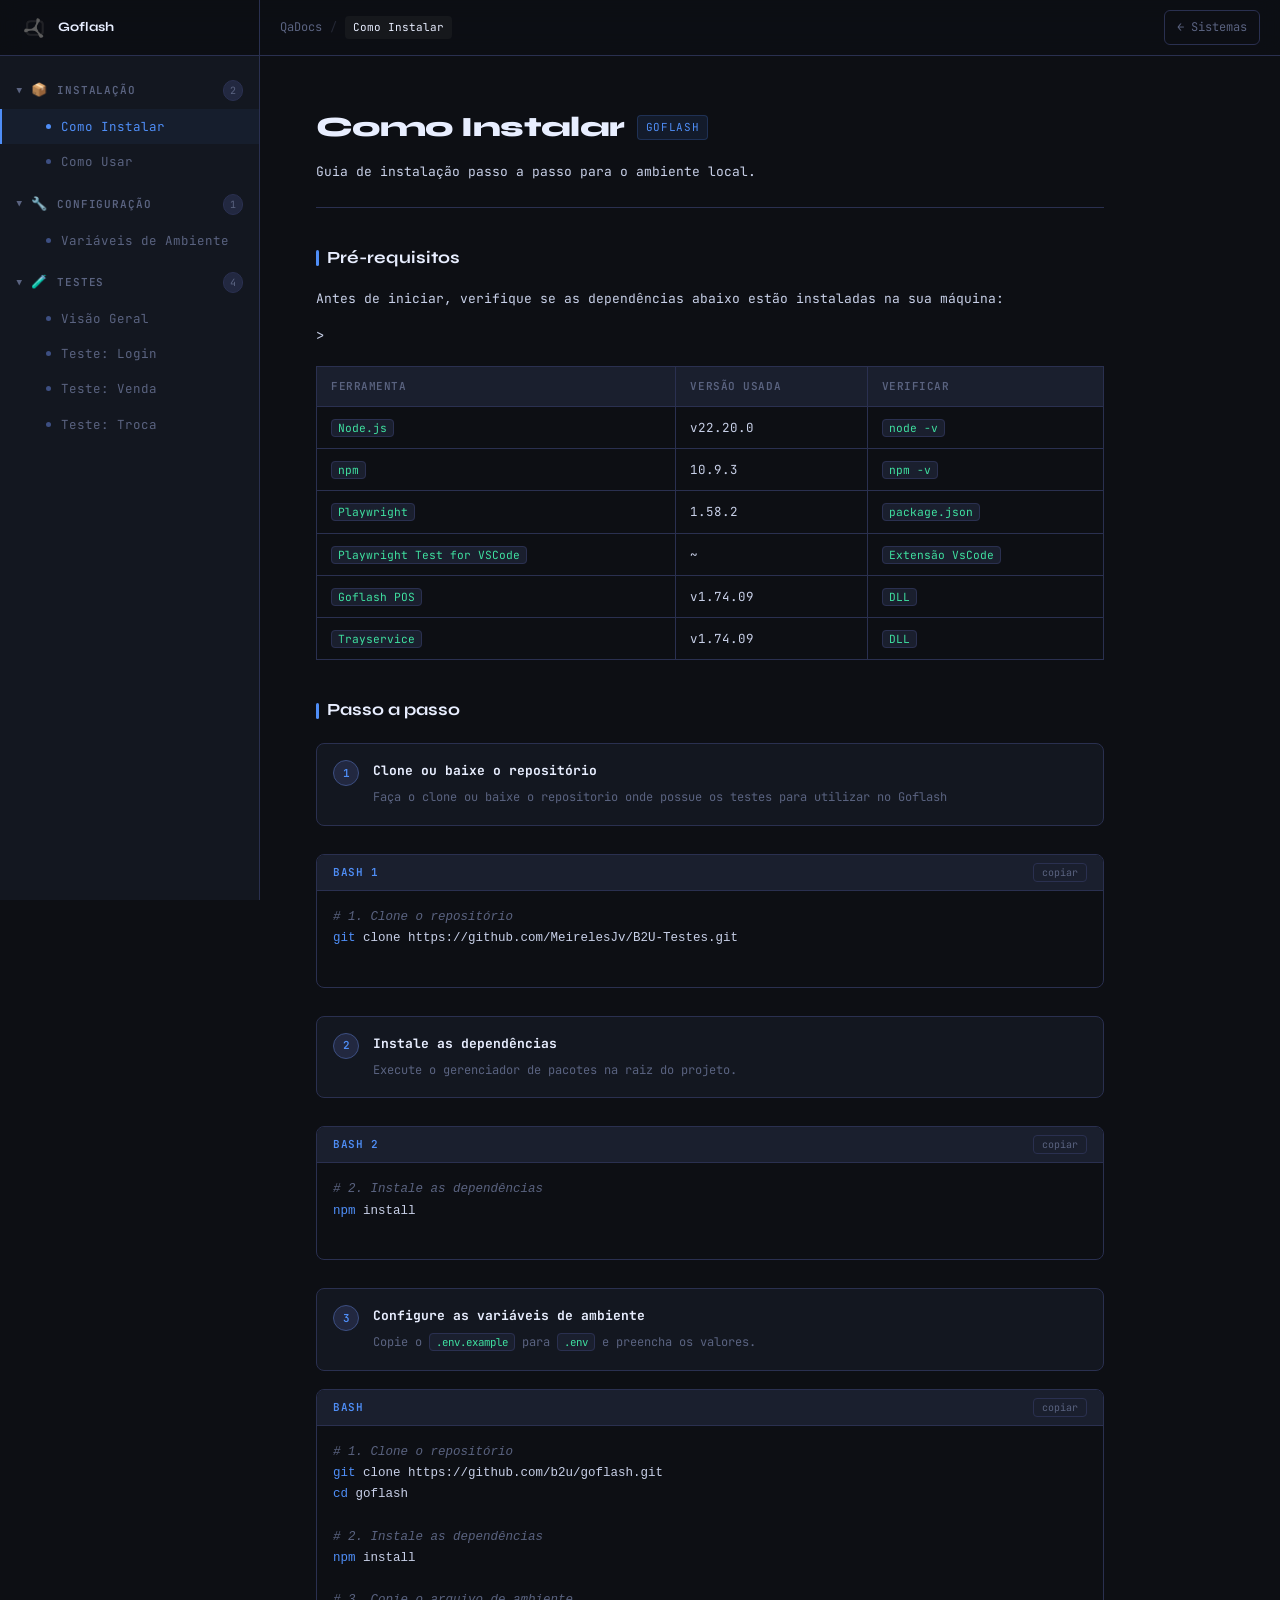
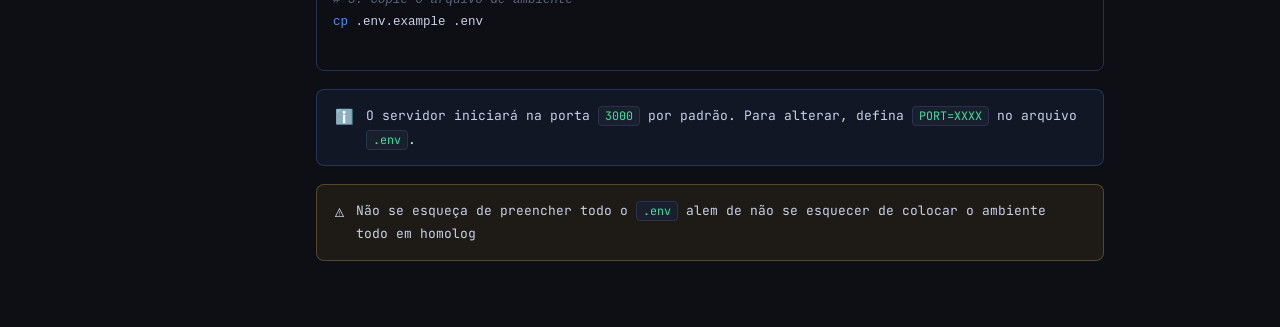
==== Sistemas/goflash.html @ 69172af9 "commit" ====
<!doctype html>
<html lang="pt-BR">
  <head>
    <meta charset="UTF-8" />
    <meta name="viewport" content="width=device-width, initial-scale=1.0" />
    <title>QaDocs — Goflash</title>
    <link rel="stylesheet" href="../style.css" />
    <link rel="preconnect" href="https://fonts.googleapis.com" />
    <link
      href="https://fonts.googleapis.com/css2?family=JetBrains+Mono:wght@300;400;500;600;700&family=Syne:wght@400;600;700;800&display=swap"
      rel="stylesheet"
    />
    <style>
      /* accent override: azul */
      :root {
        --sys-accent: #4f8ef7;
      }
      .sidebar-item.active {
        background: rgba(79, 142, 247, 0.06);
        border-left-color: #4f8ef7;
        color: #4f8ef7;
      }
      .sidebar-item.active .item-dot {
        background: #4f8ef7;
      }
      .page h1 .h1-tag {
        color: #4f8ef7;
        background: rgba(79, 142, 247, 0.1);
        border-color: rgba(79, 142, 247, 0.2);
      }
      .step-num {
        color: #4f8ef7;
      }
      .page h2::before {
        background: #4f8ef7;
      }
      .code-header .lang {
        color: #4f8ef7;
      }
    </style>
  </head>
  <body>
    <div id="manual">
      <!-- TOP BAR -->
      <div class="topbar">
        <a class="topbar-logo" href="../index.html">
          <div class="logo-icon">
            <img src="../Files/goflashicone.ico" alt="Goflash" />
          </div>
          <span class="logo-text">Goflash</span>
        </a>
        <div class="topbar-nav">
          <span>QaDocs</span>
          <span class="sep">/</span>
          <span class="crumb" id="topbar-crumb">Como Instalar</span>
        </div>
        <a class="topbar-back" href="../index.html">← Sistemas</a>
      </div>

      <div class="manual-body">
        <!-- SIDEBAR -->
        <aside class="sidebar">
          <div class="sidebar-section open" id="sec-install">
            <div
              class="sidebar-section-header"
              onclick="toggleSection('install')"
            >
              <span class="section-chevron">▶</span>
              <span class="section-icon">📦</span>
              <span class="section-label">Instalação</span>
              <span class="section-count">2</span>
            </div>
            <div class="sidebar-items">
              <div
                class="sidebar-item active"
                onclick="showPage('como-instalar', this)"
                data-label="Como Instalar"
              >
                <span class="item-dot"></span>Como Instalar
              </div>
              <div
                class="sidebar-item"
                onclick="showPage('como-usar', this)"
                data-label="Como Usar"
              >
                <span class="item-dot"></span>Como Usar
              </div>
            </div>
          </div>

          <div class="sidebar-section open" id="sec-config">
            <div
              class="sidebar-section-header"
              onclick="toggleSection('config')"
            >
              <span class="section-chevron">▶</span>
              <span class="section-icon">🔧</span>
              <span class="section-label">Configuração</span>
              <span class="section-count">1</span>
            </div>
            <div class="sidebar-items">
              <div
                class="sidebar-item"
                onclick="showPage('variaveis', this)"
                data-label="Variáveis de Ambiente"
              >
                <span class="item-dot"></span>Variáveis de Ambiente
              </div>
            </div>
          </div>

          <div class="sidebar-section open" id="sec-tests">
            <div
              class="sidebar-section-header"
              onclick="toggleSection('tests')"
            >
              <span class="section-chevron">▶</span>
              <span class="section-icon">🧪</span>
              <span class="section-label">Testes</span>
              <span class="section-count">4</span>
            </div>
            <div class="sidebar-items">
              <div
                class="sidebar-item"
                onclick="showPage('visao-geral-testes', this)"
                data-label="Visão Geral"
              >
                <span class="item-dot"></span>Visão Geral
              </div>
              <div
                class="sidebar-item"
                onclick="showPage('teste-login', this)"
                data-label="Teste: Login"
              >
                <span class="item-dot"></span>Teste: Login
              </div>
              <div
                class="sidebar-item"
                onclick="showPage('teste-venda', this)"
                data-label="Teste: Venda"
              >
                <span class="item-dot"></span>Teste: Venda
              </div>
              <div
                class="sidebar-item"
                onclick="showPage('teste-troca', this)"
                data-label="Teste: Troca"
              >
                <span class="item-dot"></span>Teste: Troca
              </div>
            </div>
          </div>
        </aside>

        <!-- CONTENT -->
        <main class="content">
          <!-- ── Como Instalar ── -->
          <div class="page active" id="page-como-instalar">
            <h1>Como Instalar <span class="h1-tag">GOFLASH</span></h1>
            <p class="page-subtitle">
              Guia de instalação passo a passo para o ambiente local.
            </p>

            <h2>Pré-requisitos</h2>
            <p>
              Antes de iniciar, verifique se as dependências abaixo estão
              instaladas na sua máquina:
            </p>
            <table class="data-table">
              <thead>
                <tr>
                  <th>Ferramenta</th>
                  <th>Versão usada</th>
                  <th>Verificar</th>
                </tr>
              </thead>
              <tbody>
                <tr>
                  <td>
                    <code
                      ><a href="https://nodejs.org/en" target="_blank"
                        >Node.js</a
                      ></code
                    >
                  </td>
                  <td>v22.20.0</td>
                  <td><code>node -v</code></td>
                </tr>
                <tr>
                  <td><code>npm</code></td>
                  <td>10.9.3</td>
                  <td><code>npm -v</code></td>
                </tr>
                <tr>
                  <td><code>Playwright</code></td>
                  <td>1.58.2</td>
                  <td><code>package.json</code></td>
                </tr>
                <tr>
                  <td><code>Playwright Test for VSCode</code></td>
                  <td>~</td>
                  <td><code>Extensão VsCode</code></td>
                </tr>
                <tr>
                  >
                  <td>
                    <code
                      ><a href="https://download.b2u.com.br/" target="_blank"
                        >Goflash POS</a
                      ></code
                    >
                  </td>
                  <td>v1.74.09</td>
                  <td><code>DLL</code></td>
                </tr>
                <tr>
                  <td>
                    <code
                      ><a href="https://download.b2u.com.br/" target="_blank"
                        >Trayservice</a
                      ></code
                    >
                  </td>
                  <td>v1.74.09</td>
                  <td><code>DLL</code></td>
                </tr>
              </tbody>
            </table>

            <h2>Passo a passo</h2>
            <div class="steps">
              <div class="step">
                <div class="step-num">1</div>
                <div class="step-content">
                  <h4>Clone ou baixe o repositório</h4>
                  <p>
                    Faça o clone ou baixe o repositorio onde possue os testes
                    para utilizar no Goflash
                  </p>
                </div>
              </div>
              <div class="code-block">
                <div class="code-header">
                  <span class="lang">BASH 1</span>
                  <button
                    class="copy-btn"
                    onclick="copyCode(this, 'clone-cmd-Passo1')"
                  >
                    copiar
                  </button>
                </div>
                <pre
                  id="clone-cmd-Passo1"
                ><span class="cmt"># 1. Clone o repositório</span>
<span class="fn">git</span> clone https://github.com/MeirelesJv/B2U-Testes.git
              </div>
              <div class="step">
                <div class="step-num">2</div>
                <div class="step-content">
                  <h4>Instale as dependências</h4>
                  <p>Execute o gerenciador de pacotes na raiz do projeto.</p>
                </div>
              </div>
              <div class="code-block">
              <div class="code-header">
                <span class="lang">BASH 2</span>
                <button class="copy-btn" onclick="copyCode(this, 'clone-cmd-passo2')">
                  copiar
                </button>
              </div>
              <pre
                id="clone-cmd-passo2"
              >
<span class="cmt"># 2. Instale as dependências</span>
<span class="fn">npm</span> install
            </div>
              <div class="step">
                <div class="step-num">3</div>
                <div class="step-content">
                  <h4>Configure as variáveis de ambiente</h4>
                  <p>
                    Copie o <code>.env.example</code> para <code>.env</code> e
                    preencha os valores.
                  </p>
                </div>
              </div>
            </div>

            <div class="code-block">
              <div class="code-header">
                <span class="lang">BASH</span>
                <button class="copy-btn" onclick="copyCode(this, 'clone-cmd')">
                  copiar
                </button>
              </div>
              <pre
                id="clone-cmd"
              ><span class="cmt"># 1. Clone o repositório</span>
<span class="fn">git</span> clone https://github.com/b2u/goflash.git
<span class="fn">cd</span> goflash

<span class="cmt"># 2. Instale as dependências</span>
<span class="fn">npm</span> install

<span class="cmt"># 3. Copie o arquivo de ambiente</span>
<span class="fn">cp</span> .env.example .env
            </div>

            <div class="callout info">
              <span class="callout-icon">ℹ️</span>
              <p>
                O servidor iniciará na porta <code>3000</code> por padrão. Para
                alterar, defina <code>PORT=XXXX</code> no arquivo
                <code>.env</code>.
              </p>
            </div>
            <div class="callout warning">
              <span class="callout-icon">⚠️</span>
              <p>
                Não se esqueça de preencher todo o <code>.env</code> alem de não se esquecer de colocar o ambiente todo em homolog
              </p>
            </div>
          </div>

          <!-- ── Como Usar ── -->
          <div class="page" id="page-como-usar">
            <h1>Como Usar <span class="h1-tag">GOFLASH</span></h1>
            <p class="page-subtitle">
              Fluxos básicos e avançados para testar o Goflash com o Playwright
            </p>

            <h2>Iniciando os testes</h2>
            <p>
              Após ja ter o ambiente do Goflash instalado e os arquivos do <code>Playwright</code>.<br>
              É possivel iniciar os testes de duas formas, com o <code>Painel UI</code> ou pela <code>Extensão</code> do VsCode
            </p>
            <p>Os testes estão separados por modulos do Goflash POS, então cada arquivo é de um modulo especifico e dentro dentro dele há mais de 1 teste</p>
            <p>Pela <code>Extensão</code> tem como testar teste por teste separadamente</p>
            <p>Já pelo comando <code>Painel UI</code> há apenas como testar o arquivo todo, sendo um modulo inteiro</p>
            <div class="code-block">
              <div class="code-header">
                <span class="lang">Painel UI</span>
                <button class="copy-btn" onclick="copyCode(this, 'use-cmd-bash1')">
                  copiar
                </button>
              </div>
              <pre
                id="use-cmd-bash1"
              ><span class="cmt"># Iniciar os testes com Painel UI</span>
<span class="fn">npx</span> playwright test --ui
            </div>

            <h2>Testes Unitarios</h2>
            <p>Para iniciarmos os testes separadamente, é necessario a extensão instalada no VSCode <code>Playwright Test for VSCode.</code></p>
            <p>Após a instalação, terá um novo modulo na navbar do VSCode. Nela temos os modulos e em cada um é possivel iniciar cada teste.</p>

            <h2>Testes Painel UI</h2>
            <p>Para iniciar os testes pelo <code>Painel UI</code>, basta rodar o comando no terminal  </p>
            <div class="code-block">
              <div class="code-header">
                <span class="lang">BASH</span>
                <button class="copy-btn" onclick="copyCode(this, 'use-cmd-bash2')">
                  copiar
                </button>
              </div>
              <pre
                id="use-cmd"
              ><span class="cmt"># Inicia o teste com o Painel.</span>
<span class="fn">npx</span> playwright test --ui
</pre>
            </div>

            <h2>Demais comandos playwright</h2>
            <div class="code-block">
              <div class="code-header">
                <span class="lang">BASH</span>
                <button class="copy-btn" onclick="copyCode(this, 'use-cmd-bash2')">
                  copiar
                </button>
              </div>
              <pre
                id="use-cmd"
              ><span class="cmt"># Roda os testes end-to-end.</span>
<span class="fn">npx</span> playwright test

<span class="cmt"># Inicia o teste com o Painel.</span>
<span class="fn">npx</span> playwright test --ui

<span class="cmt"># Os testes são executados apenas no Chrome. </span>
<span class="fn">npx</span> playwright test --project=chromium

<span class="cmt"># Roda os testes de um arquivo especifico. </span>
<span class="fn">npx</span> playwright test example

<span class="cmt"># Executa os testes em modo de depuração.</span>
<span class="fn">npx</span> playwright test --debug
</pre>
            </div>
          </div>

          <!-- ── Variáveis de Ambiente ── -->
          <div class="page" id="page-variaveis">
            <h1>Variáveis de Ambiente <span class="h1-tag">GOFLASH</span></h1>
            <p class="page-subtitle">
              Todas as variáveis necessárias para configurar o ambiente.
            </p>

            <div class="callout info">
              <span class="callout-icon">ℹ️</span>
              <p>
                Copie o arquivo <code>example.config.ts</code> da raiz do projeto
                para <code>config.ts</code> e preencha cada valor conforme descrito
                abaixo.
              </p>
            </div>

            <h2>Variáveis</h2>
            <table class="data-table">
              <thead>
                <tr>
                  <th>Variável</th>
                  <th>Descrição</th>
                  <th>Exemplo</th>
                </tr>
              </thead>
              <tbody>
                <tr>
                  <td><code>porta</code></td>
                  <td>Numero da porta em que está o Goflash</td>
                  <td><code>80</code></td>
                </tr>
                <tr>
                  <td><code>usuario</code></td>
                  <td>Usuario do Goflash para login/Preferencia de gerente</td>
                  <td><code>Junior</code></td>
                </tr>
                <tr>
                  <td><code>senha</code></td>
                  <td>Senha do usuario para login</td>
                  <td><code>12345678</code></td>
                </tr>
                <tr>
                  <td><code>codProdutoBarra</code></td>
                  <td>Código de um produto de barra para testes</td>
                  <td><code>7890103788423</code></td>
                </tr>
                <tr>
                  <td><code>cliente</code></td>
                  <td>Nome de algum cliente que está cadastrado</td>
                  <td><code>CLIENTE BALCAO - TORITAMA2</code></td>
                </tr>
                <tr>
                  <td><code>cpf</code></td>
                  <td>Algum CPF para poder realizar cadastro de cliente. Recomendado usar o gerador de CPF</td>
                  <td><code>848.547.108-37</code></td>
                </tr>
              </tbody>
            </table>
          </div>

          <!-- ── Visão Geral Testes ── -->
          <div class="page" id="page-visao-geral-testes">
            <h1>Testes — Goflash <span class="h1-tag">PLAYWRIGHT</span></h1>
            <p class="page-subtitle">
              Visão geral da suíte de testes automatizados E2E do Goflash.
            </p>

            <div class="callout success">
              <span class="callout-icon">✅</span>
              <p>
                Todos os testes rodam nos browsers <code>chromium</code>,
                <code>firefox</code> e <code>webkit</code>.
              </p>
            </div>

            <div class="callout info">
              <span class="callout-icon">ℹ️</span>
              <p>
                Há chances de correções ou atualizações serem implementadas mas não atualizadas nos codigos do manual. Mais Recomendado o uso dos codigos atualizados pelo repositório.
              </p>
            </div>

            <h2>Testes disponíveis</h2>
            <div class="test-grid">
              <div class="test-card">
                <div class="test-card-top">
                  <span class="test-badge e2e">Simples</span>
                </div>
                <h3>Teste de Login</h3>
                <p>Valida o fluxo de autenticação.</p>
                <div class="test-meta">
                  <span>⏱ ~8s</span><span>📁 global.ts</span>
                </div>
              </div>
              <div class="test-card">
                <div class="test-card-top">
                  <span class="test-badge e2e">Simples</span>
                </div>
                <h3>Venda</h3>
                <p>Realiza o processo de venda.</p>
                <div class="test-meta">
                  <span>⏱ ~22s</span><span>📁 venda.spec.ts</span>
                </div>
              </div>
              <div class="test-card">
                <div class="test-card-top">
                  <span class="test-badge smoke">Simples</span>
                </div>
                <h3>Troca</h3>
                <p>Realiza o processo de troca.</p>
                <div class="test-meta">
                  <span>⏱ ~5s</span><span>📁 venda.spec.ts</span>
                </div>
              </div>
              <div class="test-card">
                <div class="test-card-top">
                  <span class="test-badge regression">simples</span>
                </div>
                <h3>Cancelamento</h3>
                <p>Realiza o cancelamento seguindo o processo de modulo de venda </p>
                <div class="test-meta">
                  <span>⏱ ~2min</span><span>📁 venda.spec.ts</span>
                </div>
              </div>
            </div>
          </div>

          <!-- ── Teste Login ── -->
          <div class="page" id="page-teste-login">
            <h1>Teste: Login <span class="h1-tag">GOFLASH</span></h1>
            <p class="page-subtitle">
              Testa o fluxo de autenticação com credenciais válidas.
            </p>

            <h2>O que este teste cobre</h2>
            <div class="steps">
              <div class="step">
                <div class="step-num">✓</div>
                <div class="step-content">
                  <h4>Login com credenciais válidas</h4>
                  <p>
                    Verifica redirecionamento para o dashboard após login
                    correto.
                  </p>
                </div>
              </div>
            </div>

            <h2>Código do teste</h2>
            <div class="code-block">
              <div class="code-header">
                <span class="lang">TYPESCRIPT</span>
                <button
                  class="copy-btn"
                  onclick="copyCode(this, 'test-login-code')"
                >
                  copiar
                </button>
              </div>
              <pre
  id="test-login-code"
><span class="kw">async</span> <span class="kw">function</span> <span class="fn">globalSetup</span>() {
  console.<span class="fn">log</span>(<span class="str">"Iniciando login..."</span>);
  <span class="kw">const</span> browser = <span class="kw">await</span> chromium.<span class="fn">launch</span>({ headless: <span class="kw">false</span>, slowMo: <span class="num">500</span> });
  <span class="kw">const</span> context = <span class="kw">await</span> browser.<span class="fn">newContext</span>();
  <span class="kw">const</span> page = <span class="kw">await</span> context.<span class="fn">newPage</span>();

  <span class="kw">await</span> page.<span class="fn">goto</span>(<span class="str">"http://localhost:"</span> + config.porta);
  <span class="kw">await</span> page.<span class="fn">waitForLoadState</span>(<span class="str">"networkidle"</span>);

  <span class="kw">await</span> page.<span class="fn">getByPlaceholder</span>(<span class="str">"Usuário"</span>).<span class="fn">fill</span>(config.usuario);
  <span class="kw">await</span> page.<span class="fn">getByPlaceholder</span>(<span class="str">"senha"</span>).<span class="fn">fill</span>(config.senha);
  <span class="kw">await</span> page.<span class="fn">getByRole</span>(<span class="str">"button"</span>, { name: <span class="str">"FAZER LOGIN"</span> }).<span class="fn">click</span>();
  <span class="kw">await</span> page.<span class="fn">waitForLoadState</span>(<span class="str">"networkidle"</span>);

  <span class="kw">await</span> context.<span class="fn">storageState</span>({ path: <span class="str">"auth.json"</span> });

  <span class="kw">const</span> authJson = JSON.<span class="fn">parse</span>(fs.<span class="fn">readFileSync</span>(<span class="str">"auth.json"</span>, <span class="str">"utf-8"</span>));
  authJson.cookies = authJson.cookies.<span class="fn">map</span>((<span class="fn">cookie</span>: <span class="kw">any</span>) => ({
    ...cookie,
    domain: <span class="str">"localhost"</span>,
  }));
  fs.<span class="fn">writeFileSync</span>(<span class="str">"auth.json"</span>, JSON.<span class="fn">stringify</span>(authJson, <span class="kw">null</span>, <span class="num">2</span>));

  console.<span class="fn">log</span>(<span class="str">"✅ Login concluído!"</span>);
  <span class="kw">await</span> browser.<span class="fn">close</span>();
}</pre>
            </div>

            <h2>Executar este teste</h2>
            <div class="code-block">
              <div class="code-header">
                <span class="lang">BASH</span
                ><button class="copy-btn" onclick="copyCode(this, 'run-login')">
                  copiar
                </button>
              </div>
              <pre
                id="run-login"
              ><span class="fn">npx</span> playwright test global.setup.ts --reporter=list</pre>
            </div>

            <div class="callout warning">
              <span class="callout-icon">⚠️</span>
              <p>
                Esse teste sempre é rodado ao iniciar os demais testes. Então não é necessario rodar esse teste separadamente!
              </p>
            </div>
          </div>

          <!-- ── Teste Venda ── -->
          <div class="page" id="page-teste-venda">
            <h1>Teste: Venda <span class="h1-tag">GOFLASH</span></h1>
            <p class="page-subtitle">
              Cobre o caminho do inicio ao fim de uma venda simples de apenas 1 produto.
            </p>

            <h2>Fluxo do teste</h2>
            <div class="steps">
              <div class="step">
                <div class="step-num">1</div>
                <div class="step-content">
                  <h4>Login e acesso ao painel</h4>
                  <p>Autenticação e verificação de elementos do dashboard.</p>
                </div>
              </div>
              <div class="step">
                <div class="step-num">2</div>
                <div class="step-content">
                  <h4>Nova Venda</h4>
                  <p>
                    Primeiramente verifica se já possui venda aberta, se tiver ele cancela essa venda pendente e inicia outra logo após.
                  </p>
                </div>
              </div>
              <div class="step">
                <div class="step-num">3</div>
                <div class="step-content">
                  <h4>Preenchimento de campo</h4>
                  <p>Localiza e preenche o campo de vendedor com o primeiro selecionado em seguida verifica se já está com cliente preenchido, se tiver ele ignora o campo mas se nao tiver ele preenche com o cliente que está na variavel.</p>
                </div>
              </div>
              <div class="step">
                <div class="step-num">4</div>
                <div class="step-content">
                  <h4>Adição de produto</h4>
                  <p>Adiciona o produto que está na variavel na venda.</p>
                </div>
              </div>
              <div class="step">
                <div class="step-num">5</div>
                <div class="step-content">
                  <h4>Finalização da Venda</h4>
                  <p>Realiza a finalização da venda, prosseguindo com os campos e colocando sempre como dinheiro.</p>
                </div>
              </div>
              <div class="step">
                <div class="step-num">6</div>
                <div class="step-content">
                  <h4>Validação</h4>
                  <p>Sistema verifica se irá aparecer que a venda foi gerada.</p>
                </div>
              </div>
            </div>

            <h2>Código do teste</h2>

            <div class="code-block">
              <div class="code-header">
                <span class="lang">TYPESCRIPT</span
                ><button class="copy-btn" onclick="copyCode(this, 'test-venda-code')">
                  copiar
                </button>
              </div>
              <pre
  id="test-venda-code"
><span class="fn">test</span>(<span class="str">"Teste de Venda"</span>, <span class="kw">async</span> ({ page }) => {
  test.<span class="fn">setTimeout</span>(<span class="num">0</span>);

  <span class="cmt">//Acessa o site</span>
  <span class="kw">await</span> page.<span class="fn">goto</span>(<span class="str">"http://localhost:"</span> + config.porta);
  <span class="kw">await</span> page.<span class="fn">waitForLoadState</span>(<span class="str">"networkidle"</span>);

  <span class="cmt">//Caso tenha o pop-up de tabela vencida</span>
  <span class="kw">const</span> popupTributo = page.<span class="fn">getByTestId</span>(<span class="str">"closeModalTributoAproximado"</span>);

  <span class="kw">if</span> (<span class="kw">await</span> popupTributo.<span class="fn">isVisible</span>()) {
    <span class="kw">await</span> popupTributo.<span class="fn">click</span>();
    <span class="kw">await</span> page.<span class="fn">waitForLoadState</span>(<span class="str">"networkidle"</span>);
  }

  <span class="cmt">//Verifica se tem uma venda já aberta</span>
  <span class="kw">const</span> temVendaAberta = <span class="kw">await</span> page
    .<span class="fn">locator</span>(<span class="str">"#main-menu-venda-add p"</span>)
    .<span class="fn">getByText</span>(<span class="str">"Retomar Venda"</span>)
    .<span class="fn">nth</span>(<span class="num">1</span>)
    .<span class="fn">isVisible</span>();

  <span class="kw">if</span> (temVendaAberta) {
    <span class="cmt">//Cancelando a venda pendente</span>
    <span class="kw">await</span> page.<span class="fn">locator</span>(<span class="str">'a[href="#/venda/add/"]'</span>).<span class="fn">first</span>().<span class="fn">click</span>();
    <span class="kw">await</span> page.<span class="fn">waitForLoadState</span>(<span class="str">"networkidle"</span>);
    <span class="kw">await</span> page.<span class="fn">waitForTimeout</span>(tempoEspera);

    <span class="kw">await</span> page
      .<span class="fn">locator</span>(<span class="str">'[ng-click="cancelPedido()"]'</span>)
      .<span class="fn">nth</span>(<span class="num">1</span>)
      .<span class="fn">click</span>({ force: <span class="kw">true</span> });

    <span class="cmt">//Preenchimento dos campos de cancelamento</span>
    <span class="kw">await</span> page.<span class="fn">getByPlaceholder</span>(<span class="str">"Gerente"</span>).<span class="fn">fill</span>(config.usuario);
    <span class="kw">await</span> page.<span class="fn">getByPlaceholder</span>(<span class="str">"senha"</span>).<span class="fn">fill</span>(config.senha);

    <span class="cmt">//Seleciona o primeiro motivo</span>
    <span class="kw">let</span> selectMotivo = page.<span class="fn">locator</span>(<span class="str">"select#motivos"</span>);
    <span class="kw">await</span> selectMotivo.<span class="fn">selectOption</span>({ index: <span class="num">1</span> });

    <span class="kw">await</span> page
      .<span class="fn">getByPlaceholder</span>(<span class="str">"Motivo para autorização"</span>)
      .<span class="fn">fill</span>(<span class="str">"Teste de cancelamento"</span>);

    <span class="kw">await</span> page.<span class="fn">getByRole</span>(<span class="str">"button"</span>, { name: <span class="str">"SIM, AUTORIZAR"</span> }).<span class="fn">click</span>();
    <span class="kw">await</span> page.<span class="fn">waitForTimeout</span>(tempoEspera);
  } <span class="kw">else</span> {
    <span class="cmt">//Abre uma nova venda</span>
    <span class="kw">await</span> page.<span class="fn">locator</span>(<span class="str">'a[href="#/venda/add/"]'</span>).<span class="fn">first</span>().<span class="fn">click</span>();
    <span class="kw">await</span> page.<span class="fn">waitForLoadState</span>(<span class="str">"networkidle"</span>);
  }

  <span class="cmt">//Seleciona o vendedor</span>
  <span class="kw">let</span> select = page.<span class="fn">locator</span>(<span class="str">"select#vendedor"</span>);
  <span class="kw">await</span> select.<span class="fn">selectOption</span>({ index: <span class="num">1</span> });

  <span class="cmt">//Verifica se o campo de cliente está preenchido</span>
  <span class="kw">const</span> icone = page.<span class="fn">locator</span>(<span class="str">'i.material-icons[ng-click="limparCliente()"]'</span>);
  <span class="kw">if</span> (<span class="kw">await</span> icone.<span class="fn">isVisible</span>()) {
  } <span class="kw">else</span> {
    <span class="kw">await</span> page.<span class="fn">locator</span>(<span class="str">"#cliente"</span>).<span class="fn">fill</span>(config.cliente);
    <span class="kw">await</span> page.<span class="fn">waitForTimeout</span>(<span class="num">1000</span>);
    <span class="kw">await</span> page.<span class="fn">waitForSelector</span>(<span class="str">'[role="option"]'</span>, { state: <span class="str">"visible"</span> });
    <span class="kw">await</span> page.<span class="fn">locator</span>(<span class="str">'[role="option"] a'</span>).<span class="fn">first</span>().<span class="fn">click</span>();
    <span class="kw">await</span> page.<span class="fn">waitForTimeout</span>(<span class="num">500</span>);
  }

  <span class="cmt">//Coloca o produto</span>
  <span class="kw">await</span> page.<span class="fn">locator</span>(<span class="str">"#codigo-barras"</span>).<span class="fn">fill</span>(config.codProdutoBarra);
  <span class="kw">await</span> page.keyboard.<span class="fn">press</span>(<span class="str">"Enter"</span>);
  <span class="kw">await</span> page.<span class="fn">waitForTimeout</span>(tempoEspera);

  <span class="cmt">//Pagamento</span>
  <span class="kw">await</span> page.<span class="fn">waitForSelector</span>(<span class="str">'a p:has-text("Pagamento")'</span>, { state: <span class="str">"visible"</span> });
  <span class="kw">await</span> page.<span class="fn">locator</span>(<span class="str">'[ng-hide="isPreVenda() || caixaAberto()"]'</span>).<span class="fn">click</span>();
  <span class="kw">await</span> page.<span class="fn">locator</span>(<span class="str">'[ng-click="gotoNextPagamento()"]'</span>).<span class="fn">nth</span>(<span class="num">1</span>).<span class="fn">click</span>();
  <span class="kw">await</span> page.<span class="fn">waitForTimeout</span>(<span class="num">500</span>);

  <span class="cmt">//Seleciona forma de pagamento</span>
  <span class="kw">await</span> page.<span class="fn">locator</span>(<span class="str">"label"</span>).<span class="fn">getByText</span>(<span class="str">"DINHEIRO"</span>).<span class="fn">click</span>();
  <span class="kw">await</span> page.<span class="fn">locator</span>(<span class="str">'[ng-click="gotoNextPagamento()"]'</span>).<span class="fn">nth</span>(<span class="num">1</span>).<span class="fn">click</span>();
  <span class="kw">await</span> page.<span class="fn">waitForTimeout</span>(<span class="num">1000</span>);

  <span class="cmt">//Confirmar pagamento</span>
  <span class="kw">await</span> page.<span class="fn">locator</span>(<span class="str">'[ng-click="confirmarpagamentoTroco()"]'</span>).<span class="fn">click</span>();
  <span class="kw">await</span> page.<span class="fn">locator</span>(<span class="str">'[ng-click="gotoNextPagamento()"]'</span>).<span class="fn">nth</span>(<span class="num">1</span>).<span class="fn">click</span>();

  <span class="cmt">//Confirmar</span>
  <span class="kw">await</span> page.<span class="fn">waitForTimeout</span>(<span class="num">1000</span>);
  <span class="kw">await</span> page.<span class="fn">locator</span>(<span class="str">'[ng-click="finishPedido(state.ImprimeDanfe)"]'</span>).<span class="fn">click</span>();

  <span class="cmt">//Espera o popup de êxito aparecer, se demorar 2m ele dá como errado</span>
  <span class="kw">await</span> <span class="fn">expect</span>(page.<span class="fn">getByText</span>(<span class="str">"Ticket gerado com êxito"</span>)).<span class="fn">toBeVisible</span>({
    timeout: <span class="num">120000</span>,
  });
});</pre>
            </div>
          </div>

          <!-- ── Teste Troca ── -->
          <div class="page" id="page-teste-troca">
            <h1>Teste: Troca <span class="h1-tag">GOFLASH</span></h1>
            <p class="page-subtitle">
              Verifica disponibilidade, contratos e respostas das rotas REST.
            </p>

            <h2>Endpoints testados</h2>
            <table class="data-table">
              <thead>
                <tr>
                  <th>Método</th>
                  <th>Rota</th>
                  <th>Teste</th>
                </tr>
              </thead>
              <tbody>
                <tr>
                  <td><code>GET</code></td>
                  <td><code>/api/health</code></td>
                  <td>Status 200 + body <code>{ok: true}</code></td>
                </tr>
                <tr>
                  <td><code>POST</code></td>
                  <td><code>/api/auth/login</code></td>
                  <td>Retorna token JWT válido</td>
                </tr>
                <tr>
                  <td><code>GET</code></td>
                  <td><code>/api/integracoes</code></td>
                  <td>Array paginado no formato correto</td>
                </tr>
                <tr>
                  <td><code>POST</code></td>
                  <td><code>/api/integracoes</code></td>
                  <td>Cria e retorna novo recurso com ID</td>
                </tr>
              </tbody>
            </table>

            <div class="code-block">
              <div class="code-header">
                <span class="lang">TYPESCRIPT</span
                ><button class="copy-btn" onclick="copyCode(this, 'test-troca-code')">
                  copiar
                </button>
              </div>
              <pre
  id="test-troca-code"
><span class="fn">test</span>(<span class="str">"Teste de Troca"</span>, <span class="kw">async</span> ({ page }) => {
  test.<span class="fn">setTimeout</span>(<span class="num">0</span>);

  <span class="cmt">//Acessa o site</span>
  <span class="kw">await</span> page.<span class="fn">goto</span>(<span class="str">"http://localhost:"</span> + config.porta);
  <span class="kw">await</span> page.<span class="fn">waitForLoadState</span>(<span class="str">"networkidle"</span>);

  <span class="cmt">//Caso tenha o pop-up de tabela vencida</span>
  <span class="kw">const</span> popupTributo = page.<span class="fn">getByTestId</span>(<span class="str">"closeModalTributoAproximado"</span>);

  <span class="kw">if</span> (<span class="kw">await</span> popupTributo.<span class="fn">isVisible</span>()) {
    <span class="kw">await</span> popupTributo.<span class="fn">click</span>();
    <span class="kw">await</span> page.<span class="fn">waitForLoadState</span>(<span class="str">"networkidle"</span>);
  }

  <span class="cmt">//Verifica se tem uma venda já aberta</span>
  <span class="kw">const</span> temVendaAberta = <span class="kw">await</span> page
    .<span class="fn">locator</span>(<span class="str">"#main-menu-venda-add p"</span>)
    .<span class="fn">getByText</span>(<span class="str">"Retomar Venda"</span>)
    .<span class="fn">nth</span>(<span class="num">1</span>)
    .<span class="fn">isVisible</span>();

  <span class="kw">if</span> (temVendaAberta) {
    <span class="cmt">//Cancelando a venda pendente</span>
    <span class="kw">await</span> page.<span class="fn">locator</span>(<span class="str">'a[href="#/venda/add/"]'</span>).<span class="fn">first</span>().<span class="fn">click</span>();
    <span class="kw">await</span> page.<span class="fn">waitForLoadState</span>(<span class="str">"networkidle"</span>);
    <span class="kw">await</span> page.<span class="fn">waitForTimeout</span>(tempoEspera);

    <span class="kw">await</span> page
      .<span class="fn">locator</span>(<span class="str">'[ng-click="cancelPedido()"]'</span>)
      .<span class="fn">nth</span>(<span class="num">1</span>)
      .<span class="fn">click</span>({ force: <span class="kw">true</span> });

    <span class="cmt">//Preenchimento dos campos de cancelamento</span>
    <span class="kw">await</span> page.<span class="fn">getByPlaceholder</span>(<span class="str">"Gerente"</span>).<span class="fn">fill</span>(config.usuario);
    <span class="kw">await</span> page.<span class="fn">getByPlaceholder</span>(<span class="str">"senha"</span>).<span class="fn">fill</span>(config.senha);

    <span class="cmt">//Seleciona o primeiro motivo</span>
    <span class="kw">let</span> selectMotivo = page.<span class="fn">locator</span>(<span class="str">"select#motivos"</span>);
    <span class="kw">await</span> selectMotivo.<span class="fn">selectOption</span>({ index: <span class="num">1</span> });

    <span class="cmt">//Preenchimento do Motivo</span>
    <span class="kw">await</span> page
      .<span class="fn">getByPlaceholder</span>(<span class="str">"Motivo para autorização"</span>)
      .<span class="fn">fill</span>(<span class="str">"Teste de cancelamento"</span>);

    <span class="cmt">//Confirmar</span>
    <span class="kw">await</span> page.<span class="fn">getByRole</span>(<span class="str">"button"</span>, { name: <span class="str">"SIM, AUTORIZAR"</span> }).<span class="fn">click</span>();
    <span class="kw">await</span> page.<span class="fn">waitForTimeout</span>(tempoEspera);
  } <span class="kw">else</span> {
    <span class="cmt">//Abre uma nova venda</span>
    <span class="kw">await</span> page.<span class="fn">locator</span>(<span class="str">'a[href="#/venda/add/"]'</span>).<span class="fn">first</span>().<span class="fn">click</span>();
    <span class="kw">await</span> page.<span class="fn">waitForLoadState</span>(<span class="str">"networkidle"</span>);
  }

  <span class="cmt">//Seleciona o vendedor</span>
  <span class="kw">let</span> select = page.<span class="fn">locator</span>(<span class="str">"select#vendedor"</span>);
  <span class="kw">await</span> select.<span class="fn">selectOption</span>({ index: <span class="num">1</span> });

  <span class="cmt">//Verifica se o campo de cliente está preenchido</span>
  <span class="kw">const</span> icone = page.<span class="fn">locator</span>(<span class="str">'i.material-icons[ng-click="limparCliente()"]'</span>);
  <span class="kw">if</span> (<span class="kw">await</span> icone.<span class="fn">isVisible</span>()) {
    console.<span class="fn">log</span>(<span class="str">"ta com cliente"</span>);
  } <span class="kw">else</span> {
    <span class="kw">await</span> page.<span class="fn">locator</span>(<span class="str">"#cliente"</span>).<span class="fn">fill</span>(config.cliente);
    <span class="kw">await</span> page.<span class="fn">waitForTimeout</span>(<span class="num">1000</span>);
    <span class="kw">await</span> page.<span class="fn">waitForSelector</span>(<span class="str">'[role="option"]'</span>, { state: <span class="str">"visible"</span> });
    <span class="kw">await</span> page.<span class="fn">locator</span>(<span class="str">'[role="option"] a'</span>).<span class="fn">first</span>().<span class="fn">click</span>();
    <span class="kw">await</span> page.<span class="fn">waitForTimeout</span>(<span class="num">500</span>);
  }

  <span class="cmt">//Coloca o produto</span>
  <span class="kw">await</span> page.<span class="fn">locator</span>(<span class="str">"#codigo-barras"</span>).<span class="fn">fill</span>(config.codProdutoBarra);
  <span class="kw">await</span> page.keyboard.<span class="fn">press</span>(<span class="str">"Enter"</span>);
  <span class="kw">await</span> page.<span class="fn">waitForTimeout</span>(tempoEspera);

  <span class="cmt">//Coloca produto da troca</span>
  <span class="kw">await</span> page.<span class="fn">locator</span>(<span class="str">'[ng-click="toggleTroca()"]'</span>).<span class="fn">nth</span>(<span class="num">1</span>).<span class="fn">click</span>();
  <span class="kw">await</span> page.<span class="fn">locator</span>(<span class="str">"#codigo-barras"</span>).<span class="fn">fill</span>(config.codProdutoBarra);
  <span class="kw">await</span> page.keyboard.<span class="fn">press</span>(<span class="str">"Enter"</span>);
  <span class="kw">await</span> page.<span class="fn">waitForTimeout</span>(tempoEspera);

  <span class="cmt">//Pagamento</span>
  <span class="kw">await</span> page.<span class="fn">locator</span>(<span class="str">'[ng-hide="isPreVenda() || caixaAberto()"]'</span>).<span class="fn">click</span>();
  <span class="kw">await</span> page.<span class="fn">locator</span>(<span class="str">'[ng-click="gotoNextPagamento()"]'</span>).<span class="fn">nth</span>(<span class="num">1</span>).<span class="fn">click</span>();
  <span class="kw">await</span> page.<span class="fn">waitForTimeout</span>(<span class="num">500</span>);

  <span class="cmt">//Seleciona forma de pagamento</span>
  <span class="kw">await</span> page.<span class="fn">locator</span>(<span class="str">"label"</span>).<span class="fn">getByText</span>(<span class="str">"DINHEIRO"</span>).<span class="fn">click</span>();
  <span class="kw">await</span> page.<span class="fn">locator</span>(<span class="str">'[ng-click="gotoNextPagamento()"]'</span>).<span class="fn">nth</span>(<span class="num">1</span>).<span class="fn">click</span>();
  <span class="kw">await</span> page.<span class="fn">waitForTimeout</span>(<span class="num">1000</span>);

  <span class="cmt">//Confirmar pagamento</span>
  <span class="kw">await</span> page.<span class="fn">locator</span>(<span class="str">'[ng-click="confirmarpagamentoTroco()"]'</span>).<span class="fn">click</span>();
  <span class="kw">await</span> page.<span class="fn">locator</span>(<span class="str">'[ng-click="gotoNextPagamento()"]'</span>).<span class="fn">nth</span>(<span class="num">1</span>).<span class="fn">click</span>();

  <span class="cmt">//Confirmar</span>
  <span class="kw">await</span> page.<span class="fn">waitForTimeout</span>(<span class="num">1000</span>);
  <span class="kw">await</span> page.<span class="fn">locator</span>(<span class="str">'[ng-click="finishPedido(state.ImprimeDanfe)"]'</span>).<span class="fn">click</span>();

  <span class="cmt">//Espera o popup de êxito aparecer, se demorar 2m ele dá como errado</span>
  <span class="kw">await</span> <span class="fn">expect</span>(page.<span class="fn">getByText</span>(<span class="str">"Ticket gerado com êxito"</span>)).<span class="fn">toBeVisible</span>({
    timeout: <span class="num">120000</span>,
  });
});</pre>
            </div>
          </div>
        </main>
      </div>
    </div>
    <script src="../script.js"></script>
  </body>
</html>
---- style.css ----
/* ─── RESET & TOKENS ─────────────────────────────── */
*,
*::before,
*::after {
  box-sizing: border-box;
  margin: 0;
  padding: 0;
}

:root {
  --bg0: #0d0f14;
  --bg1: #131720;
  --bg2: #1a1f2e;
  --bg3: #222840;
  --border: #2a3050;
  --border-hi: #3d4f82;
  --text: #c8d0e8;
  --text-dim: #5a6380;
  --text-hi: #e8eeff;
  --accent: #4f8ef7;
  --accent2: #7c5af7;
  --green: #3fe0a0;
  --yellow: #f7c948;
  --red: #f75a5a;
  --pink: #f75aaa;
  --radius: 8px;
  --sidebar-w: 260px;
  --header-h: 56px;
  --font-mono: "JetBrains Mono", monospace;
  --font-sans: "Syne", sans-serif;
}

a {
  color: var(--green);
  text-decoration: none;
  transition:
    border-color 0.2s,
    color 0.2s;
}

html {
  scroll-behavior: smooth;
}

body {
  background: var(--bg0);
  color: var(--text);
  font-family: var(--font-mono);
  font-size: 14px;
  line-height: 1.7;
  min-height: 100vh;
  overflow-x: hidden;
}

/* ─── SCROLLBAR ──────────────────────────────────── */
::-webkit-scrollbar {
  width: 6px;
  height: 6px;
}
::-webkit-scrollbar-track {
  background: var(--bg1);
}
::-webkit-scrollbar-thumb {
  background: var(--border-hi);
  border-radius: 3px;
}

/* ═══════════════════════════════════════════════════
   HOME
═══════════════════════════════════════════════════ */
#home {
  display: flex;
  flex-direction: column;
  align-items: center;
  justify-content: center;
  min-height: 100vh;
  padding: 40px 24px;
  position: relative;
  overflow: hidden;
}

#home::before {
  content: "";
  position: absolute;
  inset: 0;
  background-image:
    linear-gradient(var(--border) 1px, transparent 1px),
    linear-gradient(90deg, var(--border) 1px, transparent 1px);
  background-size: 40px 40px;
  opacity: 0.18;
  pointer-events: none;
}

#home::after {
  content: "";
  position: absolute;
  top: 30%;
  left: 50%;
  transform: translate(-50%, -50%);
  width: 600px;
  height: 400px;
  background: radial-gradient(
    ellipse,
    rgba(79, 142, 247, 0.12) 0%,
    transparent 70%
  );
  pointer-events: none;
}

.home-header {
  text-align: center;
  margin-bottom: 64px;
  position: relative;
  z-index: 1;
  animation: fadeUp 0.6s ease both;
}

.home-header .badge {
  display: inline-flex;
  align-items: center;
  gap: 6px;
  font-size: 11px;
  font-weight: 600;
  letter-spacing: 0.12em;
  text-transform: uppercase;
  color: var(--accent);
  background: rgba(79, 142, 247, 0.1);
  border: 1px solid rgba(79, 142, 247, 0.25);
  padding: 4px 14px;
  border-radius: 99px;
  margin-bottom: 20px;
}

.home-header .badge::before {
  content: "";
  width: 6px;
  height: 6px;
  border-radius: 50%;
  background: var(--accent);
  box-shadow: 0 0 6px var(--accent);
  animation: pulse 1.8s ease infinite;
}

@keyframes pulse {
  0%,
  100% {
    opacity: 1;
  }
  50% {
    opacity: 0.3;
  }
}

.home-header h1 {
  font-family: var(--font-sans);
  font-size: clamp(32px, 5vw, 54px);
  font-weight: 800;
  color: var(--text-hi);
  letter-spacing: -0.02em;
  line-height: 1.1;
}

.home-header h1 span {
  background: linear-gradient(135deg, var(--accent), var(--accent2));
  -webkit-background-clip: text;
  -webkit-text-fill-color: transparent;
}

.home-header p {
  margin-top: 14px;
  color: var(--text-dim);
  font-size: 13px;
  letter-spacing: 0.02em;
}

/* ─── SYSTEM CARDS ───────────────────────────────── */
.systems-grid {
  display: grid;
  grid-template-columns: repeat(auto-fit, minmax(240px, 1fr));
  gap: 20px;
  max-width: 860px;
  width: 100%;
  position: relative;
  z-index: 1;
}

.sys-card {
  background: var(--bg1);
  border: 1px solid var(--border);
  border-radius: 12px;
  padding: 32px 28px;
  cursor: pointer;
  position: relative;
  overflow: hidden;
  transition:
    transform 0.25s ease,
    border-color 0.25s ease,
    box-shadow 0.25s ease;
  animation: fadeUp 0.6s ease both;
  text-decoration: none;
  display: flex;
  flex-direction: column;
  align-items: flex-start;
  gap: 16px;
}

.sys-card:nth-child(1) {
  animation-delay: 0.1s;
}
.sys-card:nth-child(2) {
  animation-delay: 0.2s;
}
.sys-card:nth-child(3) {
  animation-delay: 0.3s;
}

.sys-card::before {
  content: "";
  position: absolute;
  inset: 0;
  background: linear-gradient(
    135deg,
    var(--card-color, var(--accent)) 0%,
    transparent 60%
  );
  opacity: 0;
  transition: opacity 0.3s ease;
}

.sys-card:hover {
  transform: translateY(-4px);
  border-color: var(--card-color, var(--accent));
  box-shadow:
    0 12px 40px rgba(0, 0, 0, 0.4),
    0 0 0 1px var(--card-color, var(--accent));
}

.sys-card:hover::before {
  opacity: 0.05;
}

.sys-card[data-sys="A"] {
  --card-color: #4f8ef7;
}
.sys-card[data-sys="B"] {
  --card-color: #3fe0a0;
}
.sys-card[data-sys="C"] {
  --card-color: #f7c948;
}

.card-icon {
  width: 48px;
  height: 48px;
  border-radius: 10px;
  display: flex;
  align-items: center;
  justify-content: center;
  font-size: 22px;
  background: rgba(255, 255, 255, 0.05);
  border: 1px solid var(--border);
  position: relative;
  z-index: 1;
  flex-shrink: 0;
  overflow: hidden;
}

.card-icon img {
  width: 28px;
  height: 28px;
  object-fit: contain;
}

.sys-card[data-sys="A"] .card-icon {
  background: rgba(79, 142, 247, 0.12);
  border-color: rgba(79, 142, 247, 0.3);
}
.sys-card[data-sys="B"] .card-icon {
  background: rgba(63, 224, 160, 0.12);
  border-color: rgba(63, 224, 160, 0.3);
}
.sys-card[data-sys="C"] .card-icon {
  background: rgba(247, 201, 72, 0.12);
  border-color: rgba(247, 201, 72, 0.3);
}

.card-info {
  position: relative;
  z-index: 1;
}

.card-info h2 {
  font-family: var(--font-sans);
  font-size: 17px;
  font-weight: 700;
  color: var(--text-hi);
  margin-bottom: 6px;
}

.card-info p {
  font-size: 12px;
  color: var(--text-dim);
  line-height: 1.5;
}

.card-tags {
  display: flex;
  flex-wrap: wrap;
  gap: 6px;
  position: relative;
  z-index: 1;
}

.tag {
  font-size: 10px;
  font-weight: 600;
  letter-spacing: 0.08em;
  text-transform: uppercase;
  padding: 3px 8px;
  border-radius: 4px;
  background: rgba(255, 255, 255, 0.05);
  border: 1px solid var(--border);
  color: var(--text-dim);
}

.sys-card[data-sys="A"] .tag {
  color: #4f8ef7;
  border-color: rgba(79, 142, 247, 0.3);
  background: rgba(79, 142, 247, 0.08);
}
.sys-card[data-sys="B"] .tag {
  color: #3fe0a0;
  border-color: rgba(63, 224, 160, 0.3);
  background: rgba(63, 224, 160, 0.08);
}
.sys-card[data-sys="C"] .tag {
  color: #f7c948;
  border-color: rgba(247, 201, 72, 0.3);
  background: rgba(247, 201, 72, 0.08);
}

.card-arrow {
  position: absolute;
  bottom: 20px;
  right: 20px;
  color: var(--text-dim);
  font-size: 18px;
  transition:
    transform 0.2s ease,
    color 0.2s ease;
}

.sys-card:hover .card-arrow {
  transform: translate(3px, -3px);
  color: var(--card-color, var(--accent));
}

/* ═══════════════════════════════════════════════════
   MANUAL LAYOUT
═══════════════════════════════════════════════════ */
#manual {
  display: flex;
  flex-direction: column;
  min-height: 100vh;
}

/* top bar */
.topbar {
  position: fixed;
  top: 0;
  left: 0;
  right: 0;
  height: var(--header-h);
  background: rgba(13, 15, 20, 0.85);
  backdrop-filter: blur(12px);
  border-bottom: 1px solid var(--border);
  display: flex;
  align-items: center;
  z-index: 100;
}

.topbar-logo {
  width: var(--sidebar-w);
  display: flex;
  align-items: center;
  gap: 10px;
  padding: 0 20px;
  border-right: 1px solid var(--border);
  height: 100%;
  flex-shrink: 0;
  cursor: pointer;
  text-decoration: none;
  transition: background 0.2s;
}

.topbar-logo:hover {
  background: rgba(255, 255, 255, 0.03);
}

.topbar-logo .logo-icon {
  width: 28px;
  height: 28px;
  border-radius: 6px;
  display: flex;
  align-items: center;
  justify-content: center;
  flex-shrink: 0;
  overflow: hidden;
}

.topbar-logo .logo-icon img {
  width: 20px;
  height: 20px;
  object-fit: contain;
}

.topbar-logo .logo-text {
  font-family: var(--font-sans);
  font-size: 13px;
  font-weight: 700;
  color: var(--text-hi);
  white-space: nowrap;
  overflow: hidden;
  text-overflow: ellipsis;
}

.topbar-nav {
  display: flex;
  align-items: center;
  padding: 0 20px;
  flex: 1;
  height: 100%;
  font-size: 12px;
  color: var(--text-dim);
}

.topbar-nav .sep {
  margin: 0 8px;
  opacity: 0.3;
}

.topbar-nav .crumb {
  color: var(--text-hi);
  background: rgba(255, 255, 255, 0.04);
  padding: 2px 8px;
  border-radius: 4px;
  font-size: 11px;
}

.topbar-back {
  margin-left: auto;
  margin-right: 20px;
  display: flex;
  align-items: center;
  gap: 6px;
  font-size: 12px;
  color: var(--text-dim);
  cursor: pointer;
  padding: 6px 12px;
  border-radius: 6px;
  border: 1px solid var(--border);
  text-decoration: none;
  transition: all 0.2s;
  flex-shrink: 0;
}

.topbar-back:hover {
  color: var(--text-hi);
  border-color: var(--border-hi);
  background: rgba(255, 255, 255, 0.04);
}

/* body layout */
.manual-body {
  display: flex;
  padding-top: var(--header-h);
  min-height: 100vh;
}

/* ─── SIDEBAR ────────────────────────────────────── */
.sidebar {
  position: fixed;
  top: var(--header-h);
  left: 0;
  width: var(--sidebar-w);
  height: calc(100vh - var(--header-h));
  overflow-y: auto;
  background: var(--bg1);
  border-right: 1px solid var(--border);
  padding: 16px 0 40px;
  flex-shrink: 0;
}

.sidebar-section {
  margin-bottom: 6px;
}

.sidebar-section-header {
  display: flex;
  align-items: center;
  gap: 8px;
  padding: 8px 16px;
  cursor: pointer;
  user-select: none;
  transition: background 0.15s;
}

.sidebar-section-header:hover {
  background: rgba(255, 255, 255, 0.03);
}

.section-chevron {
  font-size: 9px;
  color: var(--text-dim);
  transition: transform 0.2s ease;
  flex-shrink: 0;
}

.sidebar-section.open .section-chevron {
  transform: rotate(90deg);
}

.section-icon {
  width: 20px;
  height: 20px;
  display: flex;
  align-items: center;
  justify-content: center;
  font-size: 13px;
  flex-shrink: 0;
}

.section-label {
  font-size: 11px;
  font-weight: 600;
  letter-spacing: 0.08em;
  text-transform: uppercase;
  color: var(--text-dim);
  flex: 1;
}

.section-count {
  font-size: 10px;
  color: var(--text-dim);
  background: var(--bg3);
  border: 1px solid var(--border);
  padding: 1px 6px;
  border-radius: 99px;
}

.sidebar-items {
  display: none;
  flex-direction: column;
}
.sidebar-section.open .sidebar-items {
  display: flex;
}

.sidebar-item {
  display: flex;
  align-items: center;
  gap: 10px;
  padding: 7px 16px 7px 44px;
  cursor: pointer;
  font-size: 12.5px;
  color: var(--text-dim);
  transition: all 0.15s;
  border-left: 2px solid transparent;
}

.sidebar-item:hover {
  color: var(--text);
  background: rgba(255, 255, 255, 0.025);
}

.sidebar-item.active {
  color: var(--sys-accent, var(--accent));
  background: rgba(79, 142, 247, 0.06);
  border-left-color: var(--sys-accent, var(--accent));
}

.sidebar-item .item-dot {
  width: 5px;
  height: 5px;
  border-radius: 50%;
  background: var(--border-hi);
  flex-shrink: 0;
  transition: background 0.15s;
}

.sidebar-item.active .item-dot {
  background: var(--sys-accent, var(--accent));
}

/* ─── CONTENT AREA ───────────────────────────────── */
.content {
  margin-left: var(--sidebar-w);
  flex: 1;
  padding: 48px 56px;
  max-width: 900px;
}

.page {
  display: none;
  animation: fadeUp 0.35s ease both;
}
.page.active {
  display: block;
}

/* headings */
.page h1 {
  font-family: var(--font-sans);
  font-size: 28px;
  font-weight: 800;
  color: var(--text-hi);
  letter-spacing: -0.02em;
  margin-bottom: 8px;
  display: flex;
  align-items: center;
  gap: 12px;
}

.page h1 .h1-tag {
  font-family: var(--font-mono);
  font-size: 11px;
  font-weight: 400;
  color: var(--sys-accent, var(--accent));
  background: rgba(79, 142, 247, 0.1);
  border: 1px solid rgba(79, 142, 247, 0.2);
  padding: 2px 8px;
  border-radius: 4px;
  letter-spacing: 0.06em;
}

.page-subtitle {
  color: var(--text-dim);
  font-size: 12.5px;
  margin-bottom: 36px;
  padding-bottom: 24px;
  border-bottom: 1px solid var(--border);
}

.page h2 {
  font-family: var(--font-sans);
  font-size: 17px;
  font-weight: 700;
  color: var(--text-hi);
  margin: 36px 0 14px;
  display: flex;
  align-items: center;
  gap: 8px;
}

.page h2::before {
  content: "";
  width: 3px;
  height: 16px;
  background: var(--sys-accent, var(--accent));
  border-radius: 2px;
  flex-shrink: 0;
}

.page h3 {
  font-size: 13px;
  font-weight: 600;
  color: var(--text);
  margin: 20px 0 8px;
}
.page p {
  color: var(--text);
  font-size: 13px;
  line-height: 1.8;
  margin-bottom: 14px;
}

/* code blocks */
.code-block {
  background: var(--bg0);
  border: 1px solid var(--border);
  border-radius: var(--radius);
  overflow: hidden;
  margin: 16px 0;
}

.code-header {
  display: flex;
  align-items: center;
  justify-content: space-between;
  padding: 8px 16px;
  background: var(--bg2);
  border-bottom: 1px solid var(--border);
  font-size: 11px;
}

.code-header .lang {
  color: var(--sys-accent, var(--accent));
  font-weight: 600;
  letter-spacing: 0.06em;
}

.code-header .copy-btn {
  color: var(--text-dim);
  cursor: pointer;
  padding: 2px 8px;
  border-radius: 4px;
  border: 1px solid var(--border);
  font-size: 10px;
  font-family: var(--font-mono);
  background: transparent;
  transition: all 0.15s;
}

.code-header .copy-btn:hover {
  color: var(--text);
  border-color: var(--border-hi);
}
.code-header .copy-btn.copied {
  color: var(--green);
  border-color: var(--green);
}

.code-block pre {
  padding: 16px;
  overflow-x: auto;
  font-size: 12.5px;
  line-height: 1.7;
  color: var(--text);
}

.code-block pre .kw {
  color: #7c5af7;
}
.code-block pre .fn {
  color: #4f8ef7;
}
.code-block pre .str {
  color: #3fe0a0;
}
.code-block pre .cmt {
  color: var(--text-dim);
  font-style: italic;
}
.code-block pre .num {
  color: #f7c948;
}

/* callouts */
.callout {
  border-radius: var(--radius);
  padding: 14px 18px;
  margin: 18px 0;
  display: flex;
  gap: 12px;
  border: 1px solid;
  font-size: 12.5px;
}

.callout.info {
  background: rgba(79, 142, 247, 0.07);
  border-color: rgba(79, 142, 247, 0.25);
}
.callout.success {
  background: rgba(63, 224, 160, 0.07);
  border-color: rgba(63, 224, 160, 0.25);
}
.callout.warning {
  background: rgba(247, 201, 72, 0.07);
  border-color: rgba(247, 201, 72, 0.25);
}
.callout.error {
  background: rgba(247, 90, 90, 0.07);
  border-color: rgba(247, 90, 90, 0.25);
}

.callout .callout-icon {
  font-size: 15px;
  flex-shrink: 0;
  margin-top: 1px;
}
.callout p {
  margin: 0;
  color: var(--text);
}

/* steps */
.steps {
  counter-reset: step;
  display: flex;
  flex-direction: column;
  gap: 12px;
  margin: 18px 0;
}

.step {
  display: flex;
  gap: 14px;
  background: var(--bg1);
  border: 1px solid var(--border);
  border-radius: var(--radius);
  padding: 16px;
}

.step-num {
  counter-increment: step;
  width: 26px;
  height: 26px;
  border-radius: 50%;
  background: var(--bg3);
  border: 1px solid var(--border-hi);
  display: flex;
  align-items: center;
  justify-content: center;
  font-size: 11px;
  font-weight: 600;
  color: var(--sys-accent, var(--accent));
  flex-shrink: 0;
}

.step-content {
  flex: 1;
}
.step-content h4 {
  font-size: 13px;
  color: var(--text-hi);
  margin-bottom: 5px;
}
.step-content p {
  font-size: 12px;
  color: var(--text-dim);
  margin: 0;
}

/* test cards */
.test-grid {
  display: grid;
  grid-template-columns: 1fr 1fr;
  gap: 14px;
  margin: 18px 0;
}

.test-card {
  background: var(--bg1);
  border: 1px solid var(--border);
  border-radius: var(--radius);
  padding: 18px;
  transition: border-color 0.2s;
}

.test-card:hover {
  border-color: var(--border-hi);
}

.test-card-top {
  display: flex;
  align-items: center;
  gap: 10px;
  margin-bottom: 10px;
}

.test-badge {
  font-size: 10px;
  font-weight: 600;
  letter-spacing: 0.06em;
  text-transform: uppercase;
  padding: 2px 8px;
  border-radius: 4px;
}

.test-badge.e2e {
  background: rgba(79, 142, 247, 0.15);
  color: #4f8ef7;
}
.test-badge.unit {
  background: rgba(63, 224, 160, 0.15);
  color: #3fe0a0;
}
.test-badge.smoke {
  background: rgba(247, 201, 72, 0.15);
  color: #f7c948;
}
.test-badge.regression {
  background: rgba(247, 90, 170, 0.15);
  color: #f75aaa;
}

.test-card h3 {
  font-size: 13px;
  color: var(--text-hi);
  margin: 0 0 6px;
}
.test-card p {
  font-size: 12px;
  color: var(--text-dim);
  margin: 0;
  line-height: 1.6;
}

.test-card .test-meta {
  display: flex;
  gap: 12px;
  margin-top: 12px;
  padding-top: 12px;
  border-top: 1px solid var(--border);
  font-size: 11px;
  color: var(--text-dim);
}

.test-card .test-meta span {
  display: flex;
  align-items: center;
  gap: 4px;
}

/* table */
.data-table {
  width: 100%;
  border-collapse: collapse;
  font-size: 12.5px;
  margin: 18px 0;
}

.data-table th {
  text-align: left;
  padding: 10px 14px;
  background: var(--bg2);
  border: 1px solid var(--border);
  color: var(--text-dim);
  font-weight: 600;
  letter-spacing: 0.05em;
  text-transform: uppercase;
  font-size: 11px;
}

.data-table td {
  padding: 10px 14px;
  border: 1px solid var(--border);
  color: var(--text);
  vertical-align: top;
}

.data-table tr:hover td {
  background: rgba(255, 255, 255, 0.02);
}

/* inline code */
code {
  background: var(--bg2);
  border: 1px solid var(--border);
  padding: 1px 6px;
  border-radius: 4px;
  font-size: 0.9em;
  color: var(--green);
  font-family: var(--font-mono);
}

/* ─── ANIMATIONS ─────────────────────────────────── */
@keyframes fadeUp {
  from {
    opacity: 0;
    transform: translateY(14px);
  }
  to {
    opacity: 1;
    transform: translateY(0);
  }
}

/* ─── RESPONSIVE ─────────────────────────────────── */
@media (max-width: 768px) {
  .systems-grid {
    grid-template-columns: 1fr;
  }
  .content {
    padding: 32px 24px;
  }
  .test-grid {
    grid-template-columns: 1fr;
  }
}
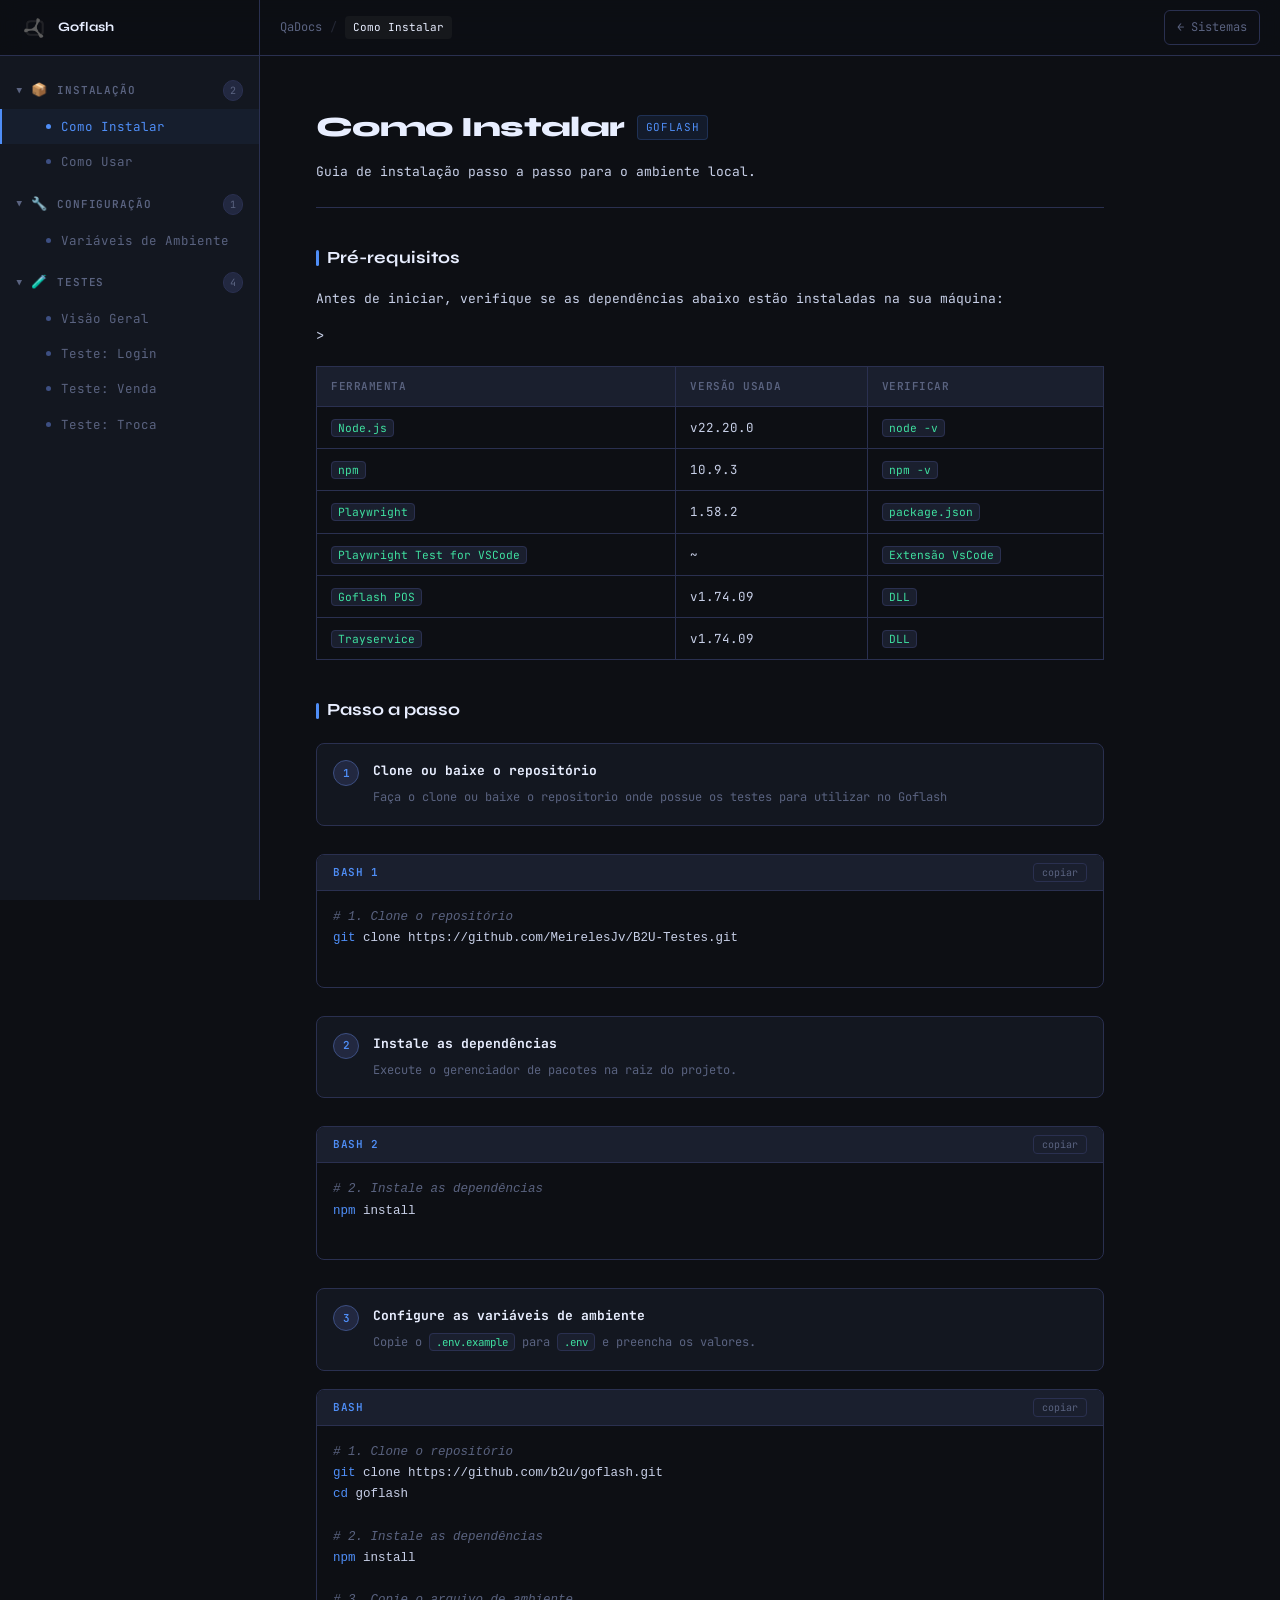
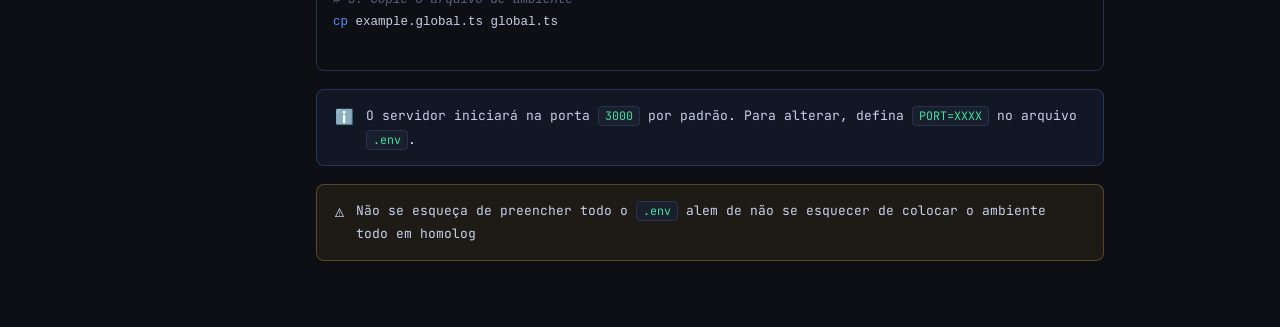
==== commit 913912b8: "commit" ====
--- a/Sistemas/goflash.html
+++ b/Sistemas/goflash.html
@@ -303,7 +303,7 @@
 <span class="fn">npm</span> install
 
 <span class="cmt"># 3. Copie o arquivo de ambiente</span>
-<span class="fn">cp</span> .env.example .env
+<span class="fn">cp</span> example.global.ts global.ts
             </div>
 
             <div class="callout info">
@@ -454,8 +454,40 @@
                   <td>Algum CPF para poder realizar cadastro de cliente. Recomendado usar o gerador de CPF</td>
                   <td><code>848.547.108-37</code></td>
                 </tr>
+                <tr>
+                  <td><code>user</code></td>
+                  <td>Usuario para acessar o banco de dados em que será utilizado o Goflash POS</td>
+                  <td><code>sa</code></td>
+                </tr>
+                <tr>
+                  <td><code>password</code></td>
+                  <td>Senha do usuario para acessar o banco de dados</td>
+                  <td><code>123</code></td>
+                </tr>
+                <tr>
+                  <td><code>database</code></td>
+                  <td>Nome do banco de dados</td>
+                  <td><code>loja_Ibirapuera</code></td>
+                </tr>
+                <tr>
+                  <td><code>server</code></td>
+                  <td>Conexão para acessar o SQL</td>
+                  <td><code>localhost</code></td>
+                </tr>
               </tbody>
             </table>
+
+            <h2>Possiveis erros e suas soluções</h2>
+            <div class="step">
+                <div class="step-num">!</div>
+                <div class="step-content">
+                  <h4>Failed to connect</h4>
+                  <p>
+                    Caso inicie algum teste que utilize alguma querie no banco, é necessario ter o TCP/IP do SQL habilitado.
+                  </p>
+                  <p>Para resolver basta habilitar pelo Sql Server Configuration Manager -> Configuração de Rede do SQL Server</p>
+                </div>
+              </div>
           </div>
 
           <!-- ── Visão Geral Testes ── -->
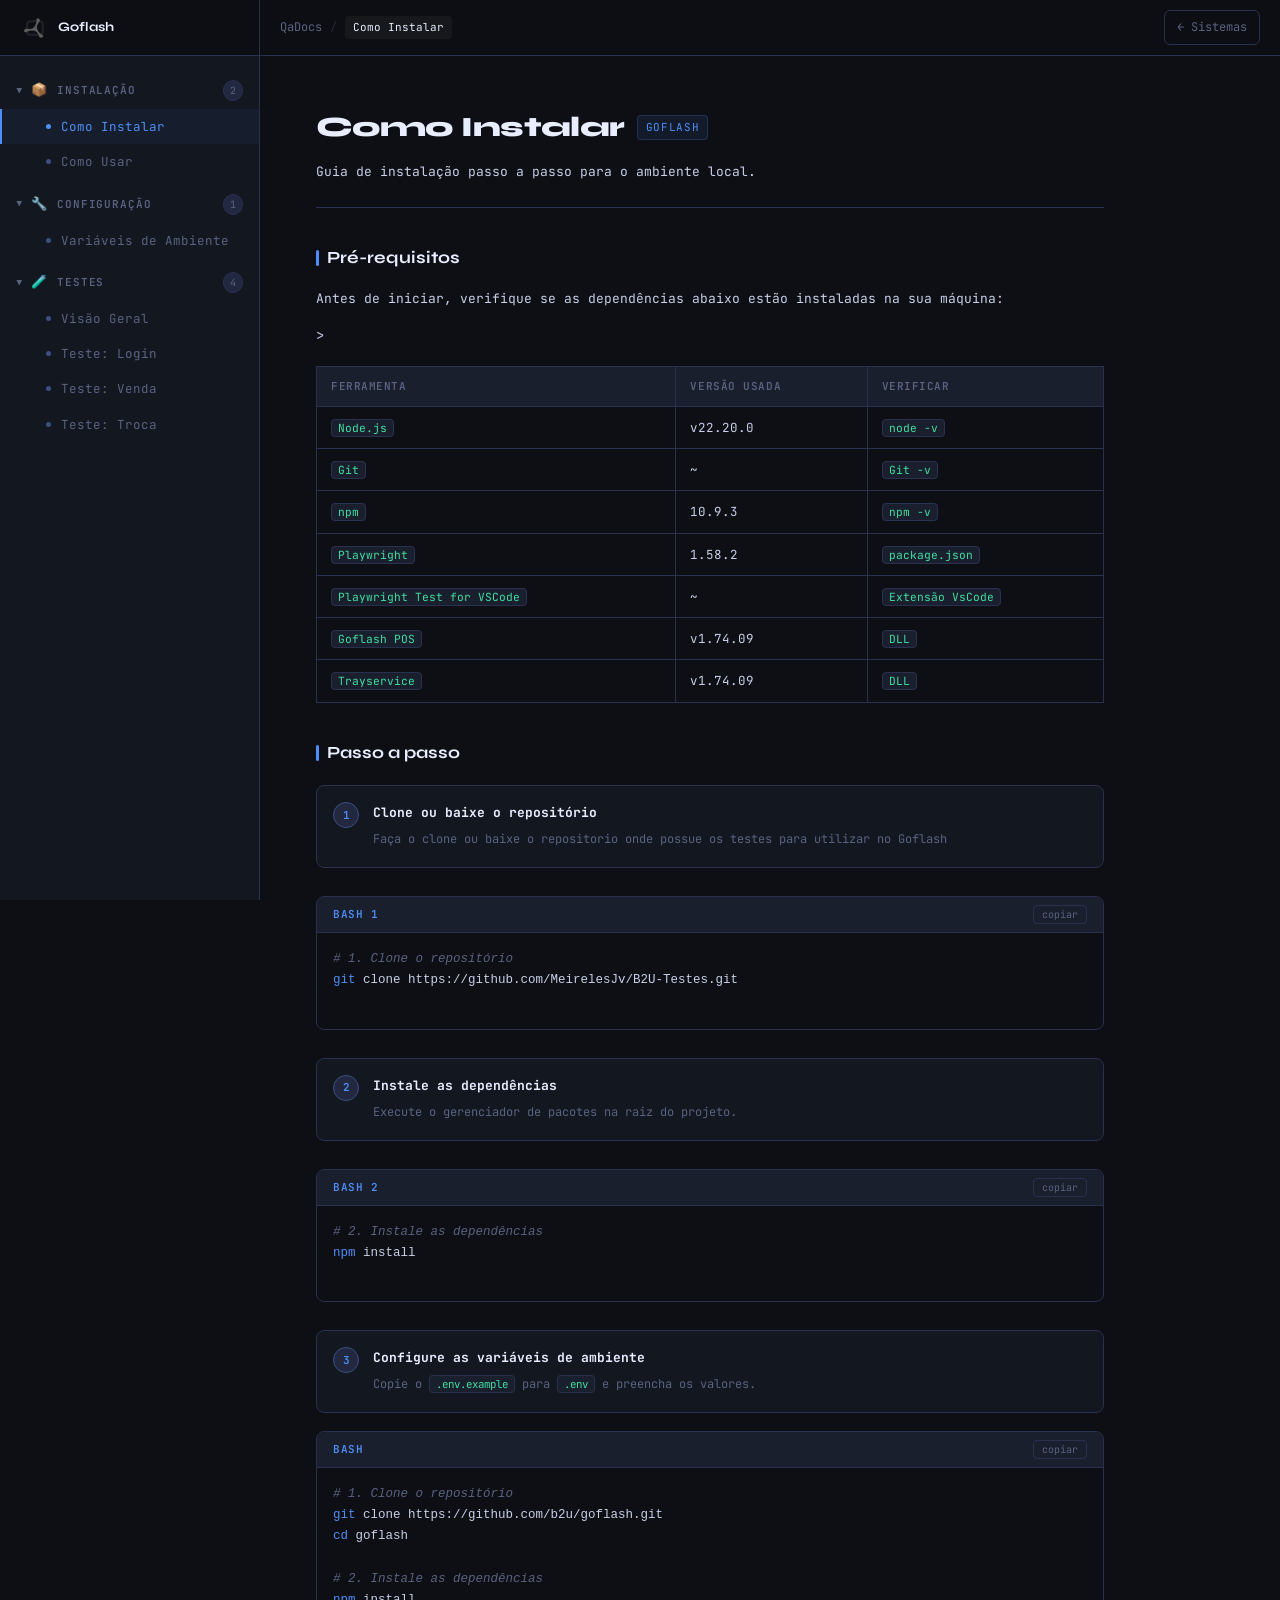
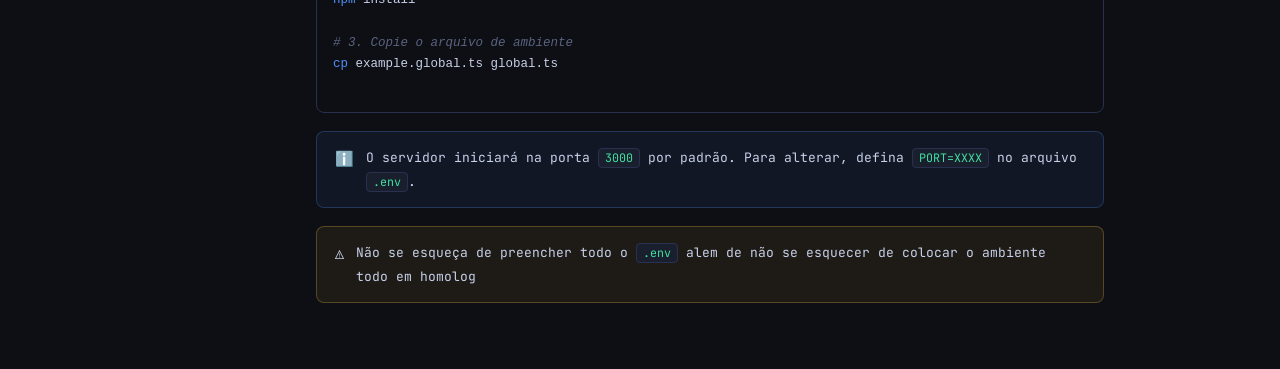
==== commit f6b346ab: "Commit" ====
--- a/Sistemas/goflash.html
+++ b/Sistemas/goflash.html
@@ -187,6 +187,17 @@
                   <td><code>node -v</code></td>
                 </tr>
                 <tr>
+                  <td>
+                    <code
+                      ><a href="https://git-scm.com/install/windows" target="_blank"
+                        >Git</a
+                      ></code
+                    >
+                  </td>
+                  <td>~</td>
+                  <td><code>Git -v</code></td>
+                </tr>
+                <tr>
                   <td><code>npm</code></td>
                   <td>10.9.3</td>
                   <td><code>npm -v</code></td>
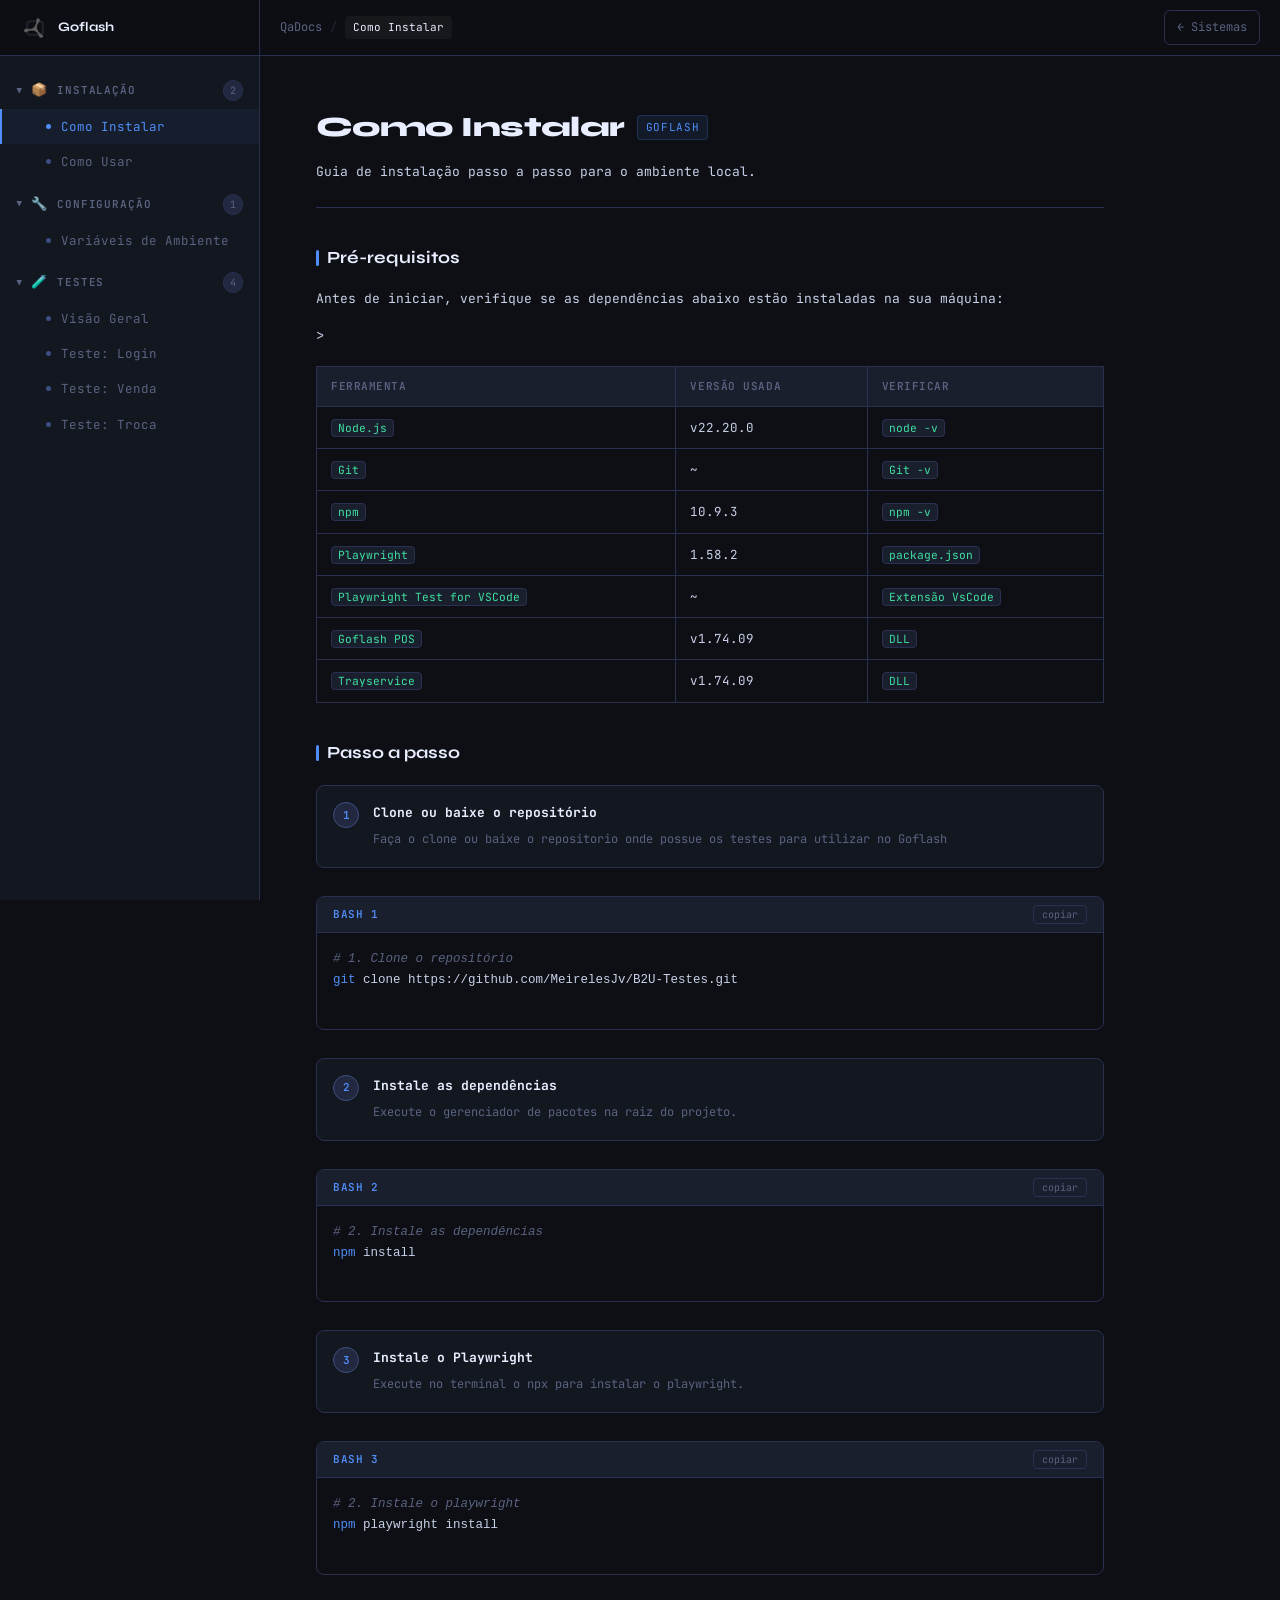
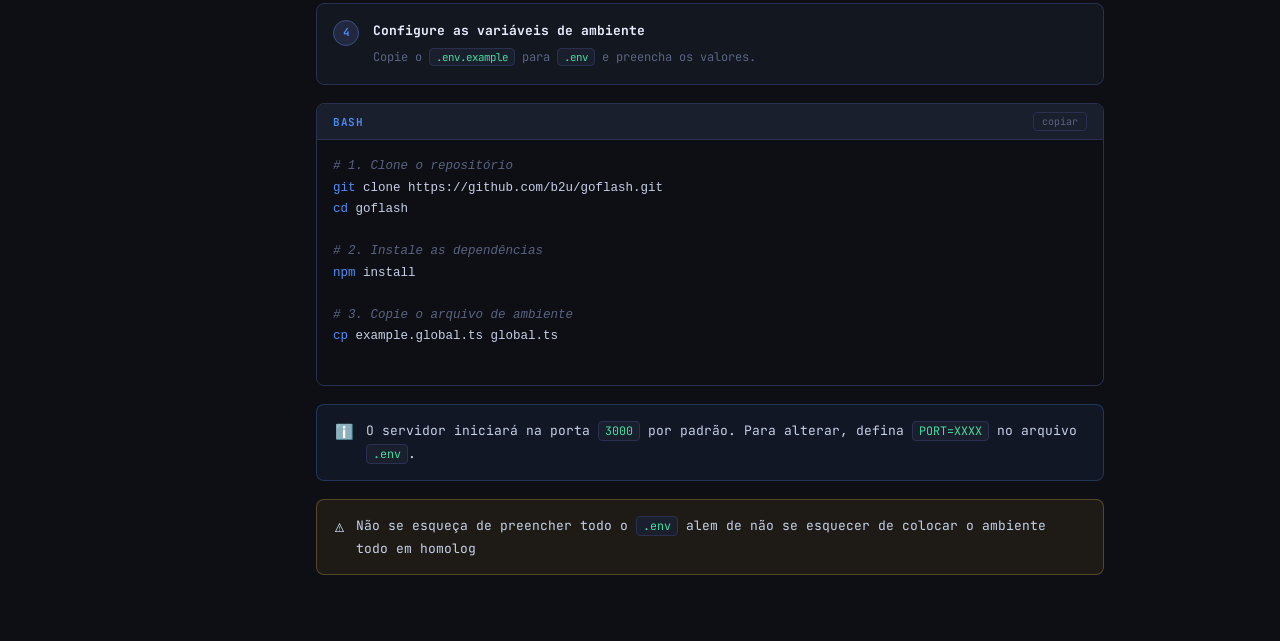
==== commit 09b422b1: "Commit" ====
--- a/Sistemas/goflash.html
+++ b/Sistemas/goflash.html
@@ -284,9 +284,29 @@
               >
 <span class="cmt"># 2. Instale as dependências</span>
 <span class="fn">npm</span> install
-            </div>
+              </div>
               <div class="step">
                 <div class="step-num">3</div>
+                <div class="step-content">
+                  <h4>Instale o Playwright</h4>
+                  <p>Execute no terminal o npx para instalar o playwright.</p>
+                </div>
+              </div>
+              <div class="code-block">
+              <div class="code-header">
+                <span class="lang">BASH 3</span>
+                <button class="copy-btn" onclick="copyCode(this, 'clone-cmd-passo3')">
+                  copiar
+                </button>
+              </div>
+              <pre
+                id="clone-cmd-passo3"
+              >
+<span class="cmt"># 2. Instale o playwright</span>
+<span class="fn">npm</span> playwright install
+              </div>
+              <div class="step">
+                <div class="step-num">4</div>
                 <div class="step-content">
                   <h4>Configure as variáveis de ambiente</h4>
                   <p>
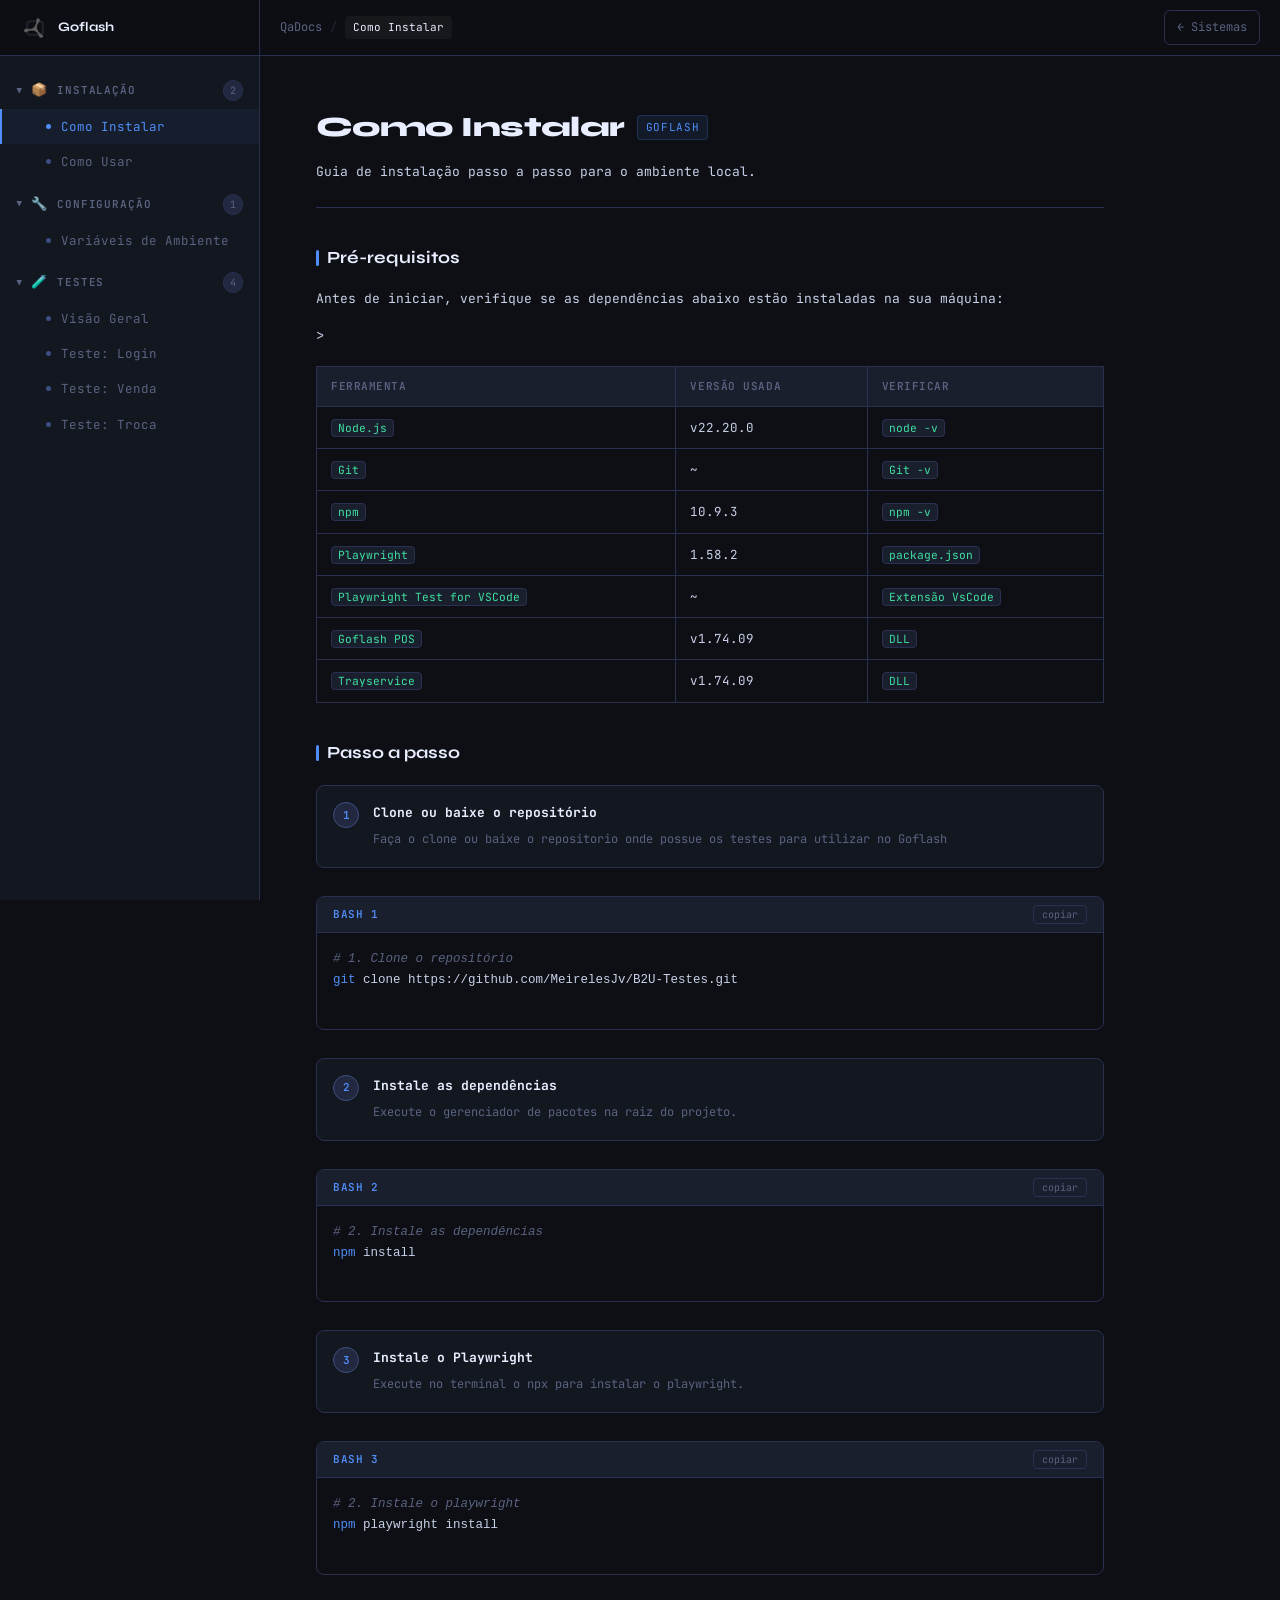
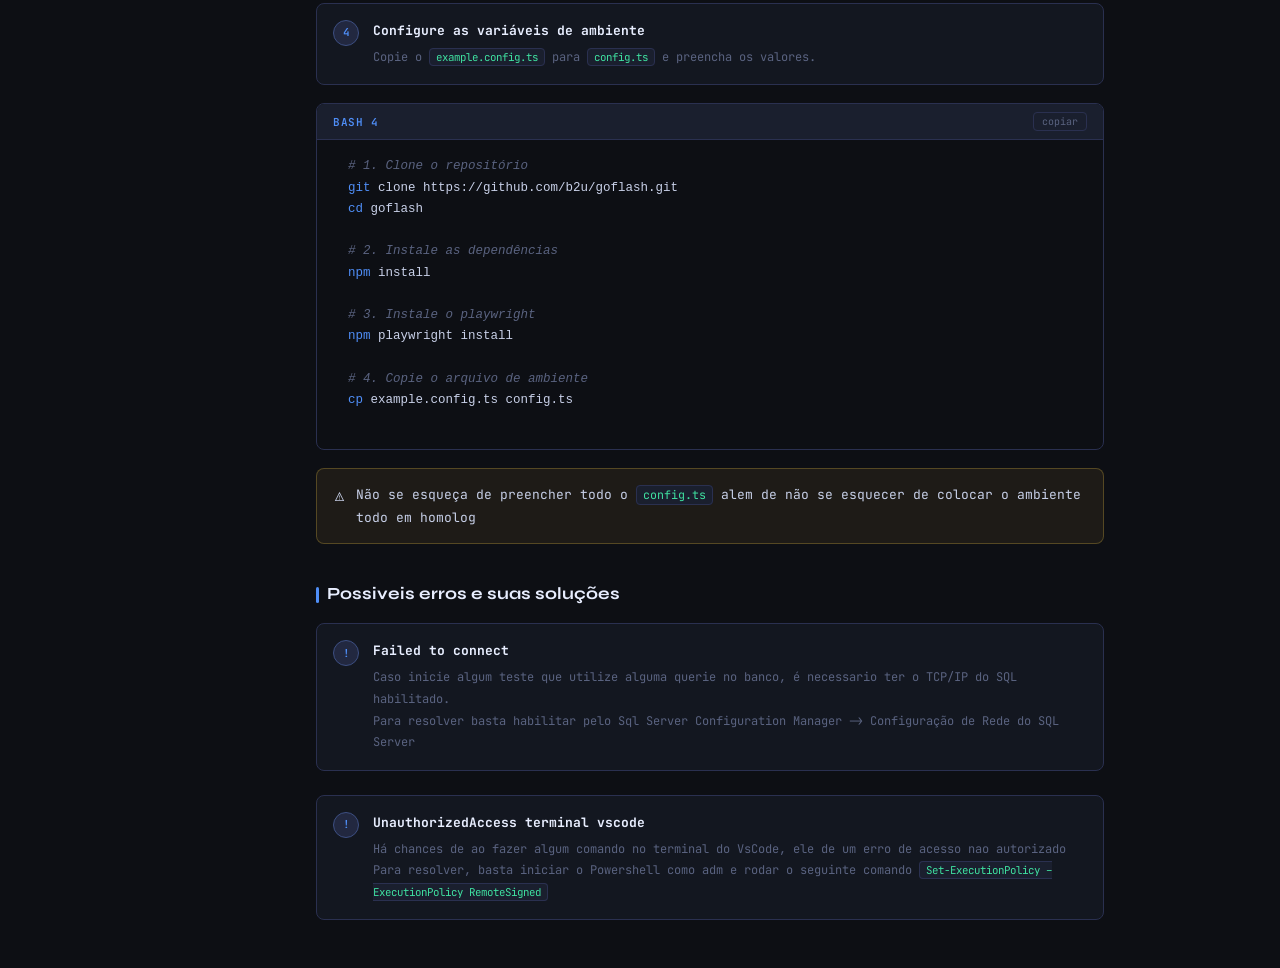
==== commit 776c2de6: "Commit" ====
--- a/Sistemas/goflash.html
+++ b/Sistemas/goflash.html
@@ -310,46 +310,62 @@
                 <div class="step-content">
                   <h4>Configure as variáveis de ambiente</h4>
                   <p>
-                    Copie o <code>.env.example</code> para <code>.env</code> e
+                    Copie o <code>example.config.ts</code> para <code>config.ts</code> e
                     preencha os valores.
                   </p>
                 </div>
               </div>
-            </div>
-
-            <div class="code-block">
-              <div class="code-header">
-                <span class="lang">BASH</span>
-                <button class="copy-btn" onclick="copyCode(this, 'clone-cmd')">
-                  copiar
-                </button>
-              </div>
-              <pre
-                id="clone-cmd"
-              ><span class="cmt"># 1. Clone o repositório</span>
-<span class="fn">git</span> clone https://github.com/b2u/goflash.git
-<span class="fn">cd</span> goflash
-
-<span class="cmt"># 2. Instale as dependências</span>
-<span class="fn">npm</span> install
-
-<span class="cmt"># 3. Copie o arquivo de ambiente</span>
-<span class="fn">cp</span> example.global.ts global.ts
-            </div>
-
-            <div class="callout info">
-              <span class="callout-icon">ℹ️</span>
-              <p>
-                O servidor iniciará na porta <code>3000</code> por padrão. Para
-                alterar, defina <code>PORT=XXXX</code> no arquivo
-                <code>.env</code>.
-              </p>
-            </div>
+              </div>
+              <div class="code-block">
+                <div class="code-header">
+                  <span class="lang">BASH 4</span>
+                  <button class="copy-btn" onclick="copyCode(this, 'clone-cmd')">
+                    copiar
+                  </button>
+                </div>
+                <pre
+                  id="clone-cmd"
+                >  <span class="cmt"># 1. Clone o repositório</span>
+  <span class="fn">git</span> clone https://github.com/b2u/goflash.git
+  <span class="fn">cd</span> goflash
+
+  <span class="cmt"># 2. Instale as dependências</span>
+  <span class="fn">npm</span> install
+
+  <span class="cmt"># 3. Instale o playwright</span>
+  <span class="fn">npm</span> playwright install
+
+  <span class="cmt"># 4. Copie o arquivo de ambiente</span>
+  <span class="fn">cp</span> example.config.ts config.ts
+              </div>
+
             <div class="callout warning">
               <span class="callout-icon">⚠️</span>
               <p>
-                Não se esqueça de preencher todo o <code>.env</code> alem de não se esquecer de colocar o ambiente todo em homolog
+                Não se esqueça de preencher todo o <code>config.ts</code> alem de não se esquecer de colocar o ambiente todo em homolog
               </p>
+            </div>
+            <h2>Possiveis erros e suas soluções</h2>
+            <div class="step">
+                <div class="step-num">!</div>
+                <div class="step-content">
+                  <h4>Failed to connect</h4>
+                  <p>
+                    Caso inicie algum teste que utilize alguma querie no banco, é necessario ter o TCP/IP do SQL habilitado.
+                  </p>
+                  <p>Para resolver basta habilitar pelo Sql Server Configuration Manager -> Configuração de Rede do SQL Server</p>
+                </div>
+            </div>
+            <br>
+            <div class="step">
+                <div class="step-num">!</div>
+                <div class="step-content">
+                  <h4>UnauthorizedAccess terminal vscode</h4>
+                  <p>
+                    Há chances de ao fazer algum comando no terminal do VsCode, ele de um erro de acesso nao autorizado
+                  </p>
+                  <p>Para resolver, basta iniciar o Powershell como adm e rodar o seguinte comando <code>Set-ExecutionPolicy –ExecutionPolicy RemoteSigned</code></p>
+                </div>
             </div>
           </div>
 
@@ -384,6 +400,15 @@
             <h2>Testes Unitarios</h2>
             <p>Para iniciarmos os testes separadamente, é necessario a extensão instalada no VSCode <code>Playwright Test for VSCode.</code></p>
             <p>Após a instalação, terá um novo modulo na navbar do VSCode. Nela temos os modulos e em cada um é possivel iniciar cada teste.</p>
+            <div class="img-block">
+  <img src="../Files/print_comoUsar_vscode.png " alt="Print 1" class="zoomable" onclick="openLightbox(this)" style="--img-w: 60%"/>
+  <span class="img-caption">Modulo do Playwright</span>
+</div>
+
+<div class="lightbox" id="lightbox" onclick="closeLightbox()">
+  <button class="lightbox-close" onclick="closeLightbox()">✕</button>
+  <img id="lightbox-img" src="" alt="" />
+</div>
 
             <h2>Testes Painel UI</h2>
             <p>Para iniciar os testes pelo <code>Painel UI</code>, basta rodar o comando no terminal  </p>
@@ -458,11 +483,11 @@
                 <tr>
                   <td><code>porta</code></td>
                   <td>Numero da porta em que está o Goflash</td>
-                  <td><code>80</code></td>
+                  <td><code>80</code><code>90</code></td>
                 </tr>
                 <tr>
                   <td><code>usuario</code></td>
-                  <td>Usuario do Goflash para login/Preferencia de gerente</td>
+                  <td>Usuario do Goflash para login. Preferencia de gerente</td>
                   <td><code>Junior</code></td>
                 </tr>
                 <tr>
@@ -472,7 +497,7 @@
                 </tr>
                 <tr>
                   <td><code>codProdutoBarra</code></td>
-                  <td>Código de um produto de barra para testes</td>
+                  <td>Código de um produto de barra para testes em casos especifios</td>
                   <td><code>7890103788423</code></td>
                 </tr>
                 <tr>
@@ -481,11 +506,6 @@
                   <td><code>CLIENTE BALCAO - TORITAMA2</code></td>
                 </tr>
                 <tr>
-                  <td><code>cpf</code></td>
-                  <td>Algum CPF para poder realizar cadastro de cliente. Recomendado usar o gerador de CPF</td>
-                  <td><code>848.547.108-37</code></td>
-                </tr>
-                <tr>
                   <td><code>user</code></td>
                   <td>Usuario para acessar o banco de dados em que será utilizado o Goflash POS</td>
                   <td><code>sa</code></td>
@@ -507,18 +527,6 @@
                 </tr>
               </tbody>
             </table>
-
-            <h2>Possiveis erros e suas soluções</h2>
-            <div class="step">
-                <div class="step-num">!</div>
-                <div class="step-content">
-                  <h4>Failed to connect</h4>
-                  <p>
-                    Caso inicie algum teste que utilize alguma querie no banco, é necessario ter o TCP/IP do SQL habilitado.
-                  </p>
-                  <p>Para resolver basta habilitar pelo Sql Server Configuration Manager -> Configuração de Rede do SQL Server</p>
-                </div>
-              </div>
           </div>
 
           <!-- ── Visão Geral Testes ── -->
--- a/style.css
+++ b/style.css
@@ -978,3 +978,108 @@
     grid-template-columns: 1fr;
   }
 }
+
+/* ─── IMAGENS / PRINTS ───────────────────────────── */
+.img-block {
+  margin: 20px 0;
+  border-radius: var(--radius);
+  overflow: hidden;
+  border: 1px solid var(--border);
+}
+
+.img-block img {
+  width: 100%;
+  display: block;
+}
+
+.img-caption {
+  display: block;
+  padding: 8px 14px;
+  font-size: 11px;
+  color: var(--text-dim);
+  background: var(--bg2);
+  border-top: 1px solid var(--border);
+  letter-spacing: 0.03em;
+}
+
+/* com label de destaque no topo */
+.img-block .img-header {
+  display: flex;
+  align-items: center;
+  gap: 8px;
+  padding: 8px 14px;
+  background: var(--bg2);
+  border-bottom: 1px solid var(--border);
+  font-size: 11px;
+  color: var(--text-dim);
+}
+
+.img-block .img-header .img-label {
+  font-weight: 600;
+  letter-spacing: 0.06em;
+  text-transform: uppercase;
+  color: var(--sys-accent, var(--accent));
+}
+
+/* clicável para ampliar */
+.img-block img.zoomable {
+  cursor: zoom-in;
+  transition: opacity 0.2s;
+}
+
+.img-block img.zoomable:hover {
+  opacity: 0.85;
+}
+
+/* lightbox */
+.lightbox {
+  display: none;
+  position: fixed;
+  inset: 0;
+  z-index: 999;
+  background: rgba(0, 0, 0, 0.85);
+  backdrop-filter: blur(6px);
+  align-items: center;
+  justify-content: center;
+  cursor: zoom-out;
+}
+
+.lightbox.open {
+  display: flex;
+}
+
+.lightbox img {
+  max-width: 90vw;
+  max-height: 90vh;
+  border-radius: var(--radius);
+  border: 1px solid var(--border);
+  box-shadow: 0 24px 80px rgba(0, 0, 0, 0.6);
+}
+
+.lightbox-close {
+  position: absolute;
+  top: 20px;
+  right: 24px;
+  font-size: 22px;
+  color: var(--text-dim);
+  cursor: pointer;
+  transition: color 0.2s;
+  background: none;
+  border: none;
+  font-family: var(--font-mono);
+}
+
+.lightbox-close:hover {
+  color: var(--text-hi);
+}
+
+.img-block img {
+  width: 100%;
+  display: block;
+}
+.img-block img {
+  width: var(--img-w, 100%);
+  max-width: 100%;
+  display: block;
+  margin: 0 auto;
+}
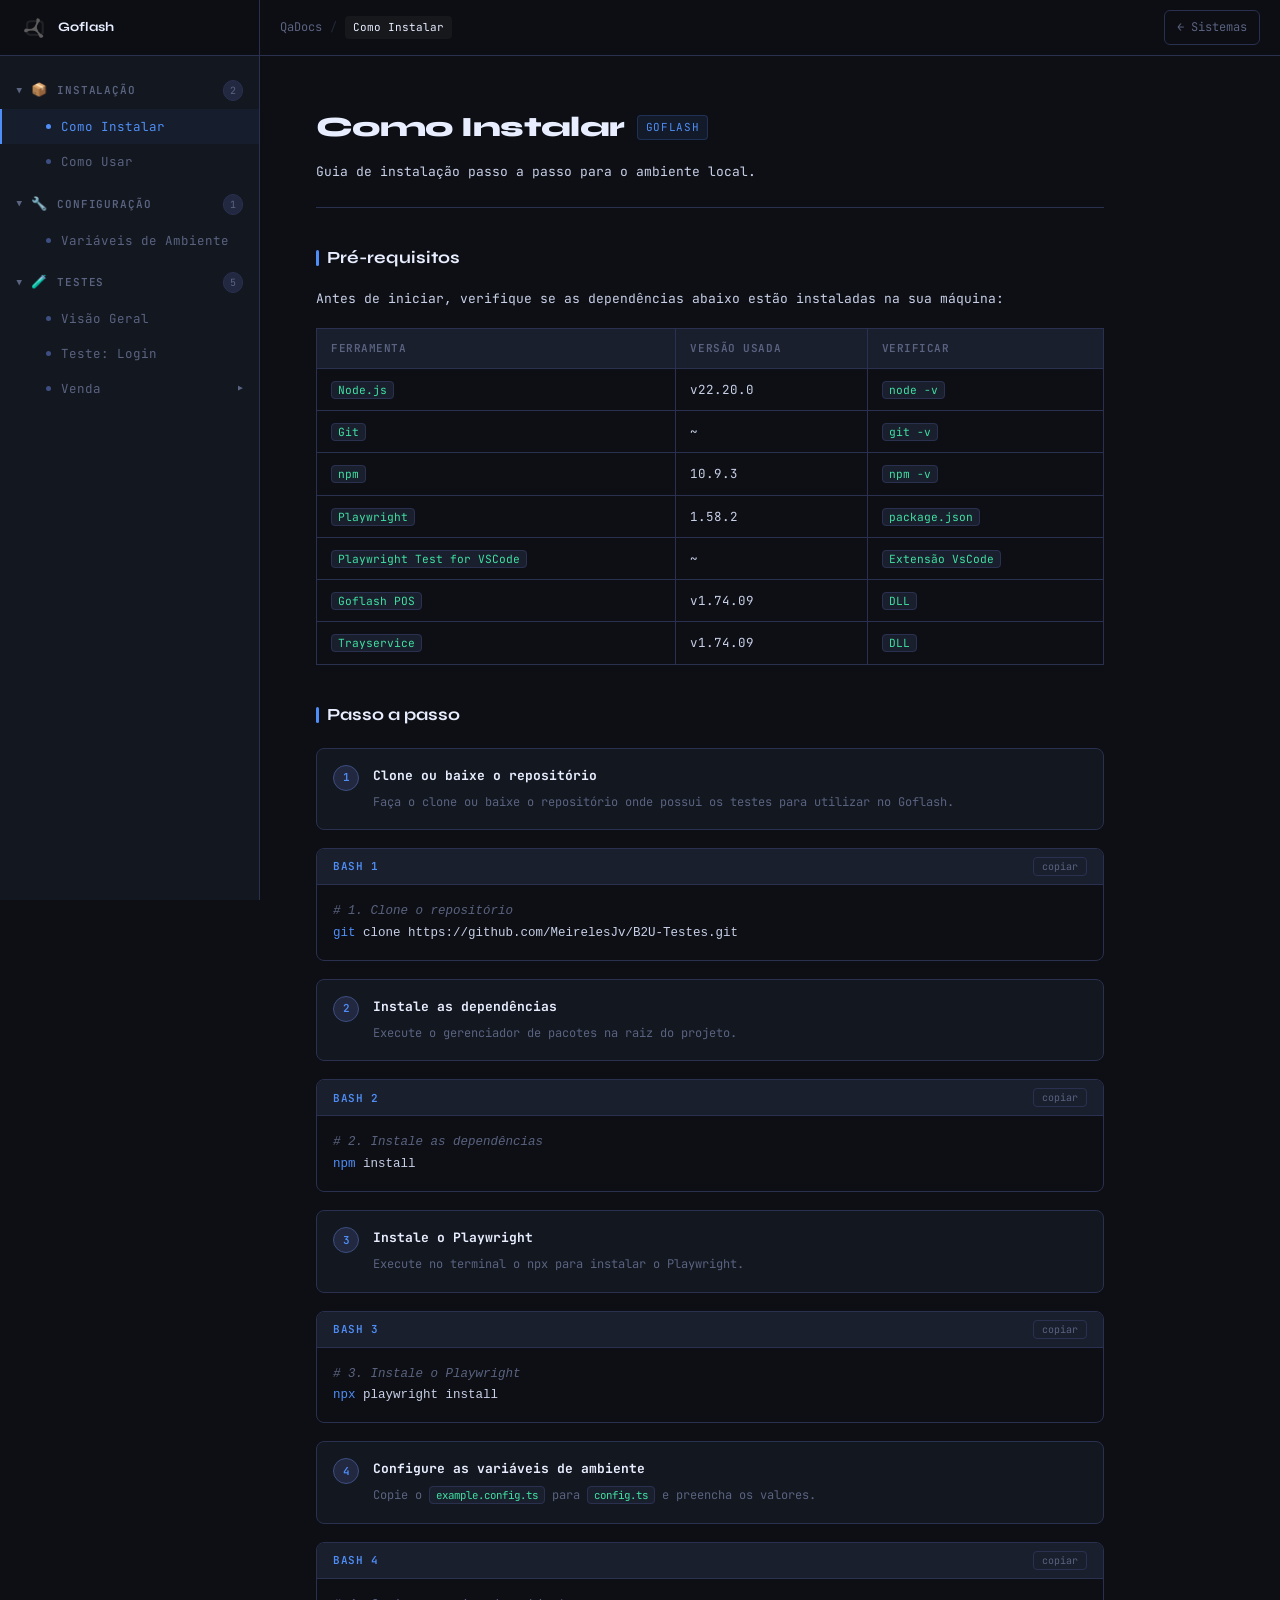
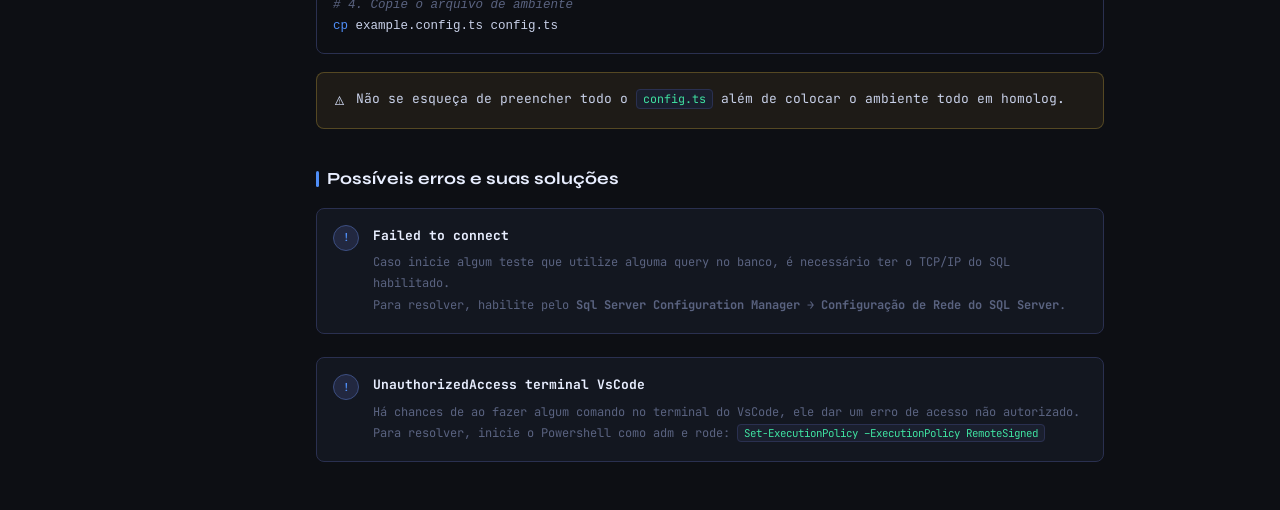
==== commit f79ce182: "Commit" ====
--- a/Sistemas/goflash.html
+++ b/Sistemas/goflash.html
@@ -36,6 +36,90 @@
       }
       .code-header .lang {
         color: #4f8ef7;
+      }
+
+      /* ─── SUBMENU DA SIDEBAR ─────────────────────────── */
+      .sidebar-subitem {
+        display: flex;
+        align-items: center;
+        gap: 10px;
+        padding: 6px 16px 6px 60px;
+        cursor: pointer;
+        font-size: 12px;
+        color: var(--text-dim);
+        transition: all 0.15s;
+        border-left: 2px solid transparent;
+      }
+      .sidebar-subitem:hover {
+        color: var(--text);
+        background: rgba(255, 255, 255, 0.02);
+      }
+      .sidebar-subitem.active {
+        color: #4f8ef7;
+        background: rgba(79, 142, 247, 0.04);
+        border-left-color: #4f8ef7;
+      }
+      .sidebar-subitem .item-dot {
+        width: 4px;
+        height: 4px;
+        border-radius: 50%;
+        background: var(--border-hi);
+        flex-shrink: 0;
+        transition: background 0.15s;
+      }
+      .sidebar-subitem.active .item-dot {
+        background: #4f8ef7;
+      }
+
+      .sidebar-parent {
+        display: flex;
+        align-items: center;
+        gap: 10px;
+        padding: 7px 16px 7px 44px;
+        cursor: pointer;
+        font-size: 12.5px;
+        color: var(--text-dim);
+        transition: all 0.15s;
+        border-left: 2px solid transparent;
+        user-select: none;
+      }
+      .sidebar-parent:hover {
+        color: var(--text);
+        background: rgba(255, 255, 255, 0.025);
+      }
+      .sidebar-parent.active {
+        color: #4f8ef7;
+        border-left-color: #4f8ef7;
+      }
+      .sidebar-parent .item-dot {
+        width: 5px;
+        height: 5px;
+        border-radius: 50%;
+        background: var(--border-hi);
+        flex-shrink: 0;
+        transition: background 0.15s;
+      }
+      .sidebar-parent.active .item-dot {
+        background: #4f8ef7;
+      }
+
+      .parent-chevron {
+        margin-left: auto;
+        font-size: 8px;
+        color: var(--text-dim);
+        transition: transform 0.2s ease;
+        flex-shrink: 0;
+      }
+      .sidebar-group.open .parent-chevron {
+        transform: rotate(90deg);
+      }
+
+      .sidebar-subitems {
+        display: none;
+        flex-direction: column;
+      }
+      .sidebar-group.open .sidebar-subitems {
+        display: flex;
       }
     </style>
   </head>
@@ -60,6 +144,7 @@
       <div class="manual-body">
         <!-- SIDEBAR -->
         <aside class="sidebar">
+          <!-- Instalação -->
           <div class="sidebar-section open" id="sec-install">
             <div
               class="sidebar-section-header"
@@ -88,6 +173,7 @@
             </div>
           </div>
 
+          <!-- Configuração -->
           <div class="sidebar-section open" id="sec-config">
             <div
               class="sidebar-section-header"
@@ -109,6 +195,7 @@
             </div>
           </div>
 
+          <!-- Testes -->
           <div class="sidebar-section open" id="sec-tests">
             <div
               class="sidebar-section-header"
@@ -117,7 +204,7 @@
               <span class="section-chevron">▶</span>
               <span class="section-icon">🧪</span>
               <span class="section-label">Testes</span>
-              <span class="section-count">4</span>
+              <span class="section-count">5</span>
             </div>
             <div class="sidebar-items">
               <div
@@ -127,6 +214,7 @@
               >
                 <span class="item-dot"></span>Visão Geral
               </div>
+
               <div
                 class="sidebar-item"
                 onclick="showPage('teste-login', this)"
@@ -134,19 +222,36 @@
               >
                 <span class="item-dot"></span>Teste: Login
               </div>
-              <div
-                class="sidebar-item"
-                onclick="showPage('teste-venda', this)"
-                data-label="Teste: Venda"
-              >
-                <span class="item-dot"></span>Teste: Venda
-              </div>
-              <div
-                class="sidebar-item"
-                onclick="showPage('teste-troca', this)"
-                data-label="Teste: Troca"
-              >
-                <span class="item-dot"></span>Teste: Troca
+
+              <!-- Grupo: Venda com filhos -->
+              <div class="sidebar-group" id="group-venda">
+                <div class="sidebar-parent" onclick="toggleGroup('venda')">
+                  <span class="item-dot"></span>Venda
+                  <span class="parent-chevron">▶</span>
+                </div>
+                <div class="sidebar-subitems">
+                  <div
+                    class="sidebar-subitem"
+                    onclick="showPage('teste-venda', this)"
+                    data-label="Teste: Venda Simples"
+                  >
+                    <span class="item-dot"></span>Venda Simples
+                  </div>
+                  <div
+                    class="sidebar-subitem"
+                    onclick="showPage('teste-troca', this)"
+                    data-label="Teste: Troca"
+                  >
+                    <span class="item-dot"></span>Troca
+                  </div>
+                  <div
+                    class="sidebar-subitem"
+                    onclick="showPage('teste-cancelamento', this)"
+                    data-label="Teste: Cancelamento"
+                  >
+                    <span class="item-dot"></span>Cancelamento
+                  </div>
+                </div>
               </div>
             </div>
           </div>
@@ -189,13 +294,15 @@
                 <tr>
                   <td>
                     <code
-                      ><a href="https://git-scm.com/install/windows" target="_blank"
+                      ><a
+                        href="https://git-scm.com/install/windows"
+                        target="_blank"
                         >Git</a
                       ></code
                     >
                   </td>
                   <td>~</td>
-                  <td><code>Git -v</code></td>
+                  <td><code>git -v</code></td>
                 </tr>
                 <tr>
                   <td><code>npm</code></td>
@@ -213,7 +320,6 @@
                   <td><code>Extensão VsCode</code></td>
                 </tr>
                 <tr>
-                  >
                   <td>
                     <code
                       ><a href="https://download.b2u.com.br/" target="_blank"
@@ -245,26 +351,29 @@
                 <div class="step-content">
                   <h4>Clone ou baixe o repositório</h4>
                   <p>
-                    Faça o clone ou baixe o repositorio onde possue os testes
-                    para utilizar no Goflash
+                    Faça o clone ou baixe o repositório onde possui os testes
+                    para utilizar no Goflash.
                   </p>
                 </div>
               </div>
-              <div class="code-block">
-                <div class="code-header">
-                  <span class="lang">BASH 1</span>
-                  <button
-                    class="copy-btn"
-                    onclick="copyCode(this, 'clone-cmd-Passo1')"
-                  >
-                    copiar
-                  </button>
-                </div>
-                <pre
-                  id="clone-cmd-Passo1"
-                ><span class="cmt"># 1. Clone o repositório</span>
-<span class="fn">git</span> clone https://github.com/MeirelesJv/B2U-Testes.git
-              </div>
+            </div>
+            <div class="code-block">
+              <div class="code-header">
+                <span class="lang">BASH 1</span>
+                <button
+                  class="copy-btn"
+                  onclick="copyCode(this, 'clone-cmd-passo1')"
+                >
+                  copiar
+                </button>
+              </div>
+              <pre
+                id="clone-cmd-passo1"
+              ><span class="cmt"># 1. Clone o repositório</span>
+<span class="fn">git</span> clone https://github.com/MeirelesJv/B2U-Testes.git</pre>
+            </div>
+
+            <div class="steps">
               <div class="step">
                 <div class="step-num">2</div>
                 <div class="step-content">
@@ -272,100 +381,116 @@
                   <p>Execute o gerenciador de pacotes na raiz do projeto.</p>
                 </div>
               </div>
-              <div class="code-block">
+            </div>
+            <div class="code-block">
               <div class="code-header">
                 <span class="lang">BASH 2</span>
-                <button class="copy-btn" onclick="copyCode(this, 'clone-cmd-passo2')">
+                <button
+                  class="copy-btn"
+                  onclick="copyCode(this, 'clone-cmd-passo2')"
+                >
                   copiar
                 </button>
               </div>
               <pre
                 id="clone-cmd-passo2"
-              >
-<span class="cmt"># 2. Instale as dependências</span>
-<span class="fn">npm</span> install
-              </div>
+              ><span class="cmt"># 2. Instale as dependências</span>
+<span class="fn">npm</span> install</pre>
+            </div>
+
+            <div class="steps">
               <div class="step">
                 <div class="step-num">3</div>
                 <div class="step-content">
                   <h4>Instale o Playwright</h4>
-                  <p>Execute no terminal o npx para instalar o playwright.</p>
-                </div>
-              </div>
-              <div class="code-block">
+                  <p>Execute no terminal o npx para instalar o Playwright.</p>
+                </div>
+              </div>
+            </div>
+            <div class="code-block">
               <div class="code-header">
                 <span class="lang">BASH 3</span>
-                <button class="copy-btn" onclick="copyCode(this, 'clone-cmd-passo3')">
+                <button
+                  class="copy-btn"
+                  onclick="copyCode(this, 'clone-cmd-passo3')"
+                >
                   copiar
                 </button>
               </div>
               <pre
                 id="clone-cmd-passo3"
-              >
-<span class="cmt"># 2. Instale o playwright</span>
-<span class="fn">npm</span> playwright install
-              </div>
+              ><span class="cmt"># 3. Instale o Playwright</span>
+<span class="fn">npx</span> playwright install</pre>
+            </div>
+
+            <div class="steps">
               <div class="step">
                 <div class="step-num">4</div>
                 <div class="step-content">
                   <h4>Configure as variáveis de ambiente</h4>
                   <p>
-                    Copie o <code>example.config.ts</code> para <code>config.ts</code> e
-                    preencha os valores.
+                    Copie o <code>example.config.ts</code> para
+                    <code>config.ts</code> e preencha os valores.
                   </p>
                 </div>
               </div>
-              </div>
-              <div class="code-block">
-                <div class="code-header">
-                  <span class="lang">BASH 4</span>
-                  <button class="copy-btn" onclick="copyCode(this, 'clone-cmd')">
-                    copiar
-                  </button>
-                </div>
-                <pre
-                  id="clone-cmd"
-                >  <span class="cmt"># 1. Clone o repositório</span>
-  <span class="fn">git</span> clone https://github.com/b2u/goflash.git
-  <span class="fn">cd</span> goflash
-
-  <span class="cmt"># 2. Instale as dependências</span>
-  <span class="fn">npm</span> install
-
-  <span class="cmt"># 3. Instale o playwright</span>
-  <span class="fn">npm</span> playwright install
-
-  <span class="cmt"># 4. Copie o arquivo de ambiente</span>
-  <span class="fn">cp</span> example.config.ts config.ts
-              </div>
+            </div>
+            <div class="code-block">
+              <div class="code-header">
+                <span class="lang">BASH 4</span>
+                <button
+                  class="copy-btn"
+                  onclick="copyCode(this, 'clone-cmd-passo4')"
+                >
+                  copiar
+                </button>
+              </div>
+              <pre
+                id="clone-cmd-passo4"
+              ><span class="cmt"># 4. Copie o arquivo de ambiente</span>
+<span class="fn">cp</span> example.config.ts config.ts</pre>
+            </div>
 
             <div class="callout warning">
               <span class="callout-icon">⚠️</span>
               <p>
-                Não se esqueça de preencher todo o <code>config.ts</code> alem de não se esquecer de colocar o ambiente todo em homolog
+                Não se esqueça de preencher todo o <code>config.ts</code> além
+                de colocar o ambiente todo em homolog.
               </p>
             </div>
-            <h2>Possiveis erros e suas soluções</h2>
+
+            <h2>Possíveis erros e suas soluções</h2>
             <div class="step">
-                <div class="step-num">!</div>
-                <div class="step-content">
-                  <h4>Failed to connect</h4>
-                  <p>
-                    Caso inicie algum teste que utilize alguma querie no banco, é necessario ter o TCP/IP do SQL habilitado.
-                  </p>
-                  <p>Para resolver basta habilitar pelo Sql Server Configuration Manager -> Configuração de Rede do SQL Server</p>
-                </div>
-            </div>
-            <br>
+              <div class="step-num">!</div>
+              <div class="step-content">
+                <h4>Failed to connect</h4>
+                <p>
+                  Caso inicie algum teste que utilize alguma query no banco, é
+                  necessário ter o TCP/IP do SQL habilitado.
+                </p>
+                <p>
+                  Para resolver, habilite pelo
+                  <strong
+                    >Sql Server Configuration Manager → Configuração de Rede do
+                    SQL Server</strong
+                  >.
+                </p>
+              </div>
+            </div>
+            <br />
             <div class="step">
-                <div class="step-num">!</div>
-                <div class="step-content">
-                  <h4>UnauthorizedAccess terminal vscode</h4>
-                  <p>
-                    Há chances de ao fazer algum comando no terminal do VsCode, ele de um erro de acesso nao autorizado
-                  </p>
-                  <p>Para resolver, basta iniciar o Powershell como adm e rodar o seguinte comando <code>Set-ExecutionPolicy –ExecutionPolicy RemoteSigned</code></p>
-                </div>
+              <div class="step-num">!</div>
+              <div class="step-content">
+                <h4>UnauthorizedAccess terminal VsCode</h4>
+                <p>
+                  Há chances de ao fazer algum comando no terminal do VsCode,
+                  ele dar um erro de acesso não autorizado.
+                </p>
+                <p>
+                  Para resolver, inicie o Powershell como adm e rode:
+                  <code>Set-ExecutionPolicy –ExecutionPolicy RemoteSigned</code>
+                </p>
+              </div>
             </div>
           </div>
 
@@ -373,84 +498,115 @@
           <div class="page" id="page-como-usar">
             <h1>Como Usar <span class="h1-tag">GOFLASH</span></h1>
             <p class="page-subtitle">
-              Fluxos básicos e avançados para testar o Goflash com o Playwright
+              Fluxos básicos e avançados para testar o Goflash com o Playwright.
             </p>
 
             <h2>Iniciando os testes</h2>
             <p>
-              Após ja ter o ambiente do Goflash instalado e os arquivos do <code>Playwright</code>.<br>
-              É possivel iniciar os testes de duas formas, com o <code>Painel UI</code> ou pela <code>Extensão</code> do VsCode
-            </p>
-            <p>Os testes estão separados por modulos do Goflash POS, então cada arquivo é de um modulo especifico e dentro dentro dele há mais de 1 teste</p>
-            <p>Pela <code>Extensão</code> tem como testar teste por teste separadamente</p>
-            <p>Já pelo comando <code>Painel UI</code> há apenas como testar o arquivo todo, sendo um modulo inteiro</p>
+              Após já ter o ambiente do Goflash instalado e os arquivos do
+              <code>Playwright</code>.<br />
+              É possível iniciar os testes de duas formas: com o
+              <code>Painel UI</code> ou pela <code>Extensão</code> do VsCode.
+            </p>
+            <p>
+              Os testes estão separados por módulos do Goflash POS — cada
+              arquivo é de um módulo específico e dentro dele há mais de 1
+              teste.
+            </p>
+            <p>
+              Pela <code>Extensão</code> é possível testar teste por teste
+              separadamente.
+            </p>
+            <p>
+              Já pelo <code>Painel UI</code> é possível testar o arquivo todo,
+              sendo um módulo inteiro.
+            </p>
+
             <div class="code-block">
               <div class="code-header">
                 <span class="lang">Painel UI</span>
-                <button class="copy-btn" onclick="copyCode(this, 'use-cmd-bash1')">
+                <button
+                  class="copy-btn"
+                  onclick="copyCode(this, 'use-cmd-bash1')"
+                >
                   copiar
                 </button>
               </div>
               <pre
                 id="use-cmd-bash1"
               ><span class="cmt"># Iniciar os testes com Painel UI</span>
-<span class="fn">npx</span> playwright test --ui
-            </div>
-
-            <h2>Testes Unitarios</h2>
-            <p>Para iniciarmos os testes separadamente, é necessario a extensão instalada no VSCode <code>Playwright Test for VSCode.</code></p>
-            <p>Após a instalação, terá um novo modulo na navbar do VSCode. Nela temos os modulos e em cada um é possivel iniciar cada teste.</p>
+<span class="fn">npx</span> playwright test --ui</pre>
+            </div>
+
+            <h2>Testes Unitários</h2>
+            <p>
+              Para iniciarmos os testes separadamente, é necessária a extensão
+              instalada no VSCode <code>Playwright Test for VSCode.</code>
+            </p>
+            <p>
+              Após a instalação, terá um novo módulo na navbar do VSCode. Nela
+              temos os módulos e em cada um é possível iniciar cada teste.
+            </p>
+
             <div class="img-block">
-  <img src="../Files/print_comoUsar_vscode.png " alt="Print 1" class="zoomable" onclick="openLightbox(this)" style="--img-w: 60%"/>
-  <span class="img-caption">Modulo do Playwright</span>
-</div>
-
-<div class="lightbox" id="lightbox" onclick="closeLightbox()">
-  <button class="lightbox-close" onclick="closeLightbox()">✕</button>
-  <img id="lightbox-img" src="" alt="" />
-</div>
+              <img
+                src="../Files/print_comoUsar_vscode.png"
+                alt="Módulo do Playwright no VSCode"
+                class="zoomable"
+                onclick="openLightbox(this)"
+                style="--img-w: 60%"
+              />
+              <span class="img-caption">Módulo do Playwright no VSCode</span>
+            </div>
 
             <h2>Testes Painel UI</h2>
-            <p>Para iniciar os testes pelo <code>Painel UI</code>, basta rodar o comando no terminal  </p>
+            <p>
+              Para iniciar os testes pelo <code>Painel UI</code>, basta rodar o
+              comando no terminal.
+            </p>
             <div class="code-block">
               <div class="code-header">
                 <span class="lang">BASH</span>
-                <button class="copy-btn" onclick="copyCode(this, 'use-cmd-bash2')">
+                <button
+                  class="copy-btn"
+                  onclick="copyCode(this, 'use-cmd-bash2')"
+                >
                   copiar
                 </button>
               </div>
               <pre
-                id="use-cmd"
+                id="use-cmd-bash2"
               ><span class="cmt"># Inicia o teste com o Painel.</span>
-<span class="fn">npx</span> playwright test --ui
-</pre>
-            </div>
-
-            <h2>Demais comandos playwright</h2>
+<span class="fn">npx</span> playwright test --ui</pre>
+            </div>
+
+            <h2>Demais comandos Playwright</h2>
             <div class="code-block">
               <div class="code-header">
                 <span class="lang">BASH</span>
-                <button class="copy-btn" onclick="copyCode(this, 'use-cmd-bash2')">
+                <button
+                  class="copy-btn"
+                  onclick="copyCode(this, 'use-cmd-bash3')"
+                >
                   copiar
                 </button>
               </div>
               <pre
-                id="use-cmd"
+                id="use-cmd-bash3"
               ><span class="cmt"># Roda os testes end-to-end.</span>
 <span class="fn">npx</span> playwright test
 
 <span class="cmt"># Inicia o teste com o Painel.</span>
 <span class="fn">npx</span> playwright test --ui
 
-<span class="cmt"># Os testes são executados apenas no Chrome. </span>
+<span class="cmt"># Os testes são executados apenas no Chrome.</span>
 <span class="fn">npx</span> playwright test --project=chromium
 
-<span class="cmt"># Roda os testes de um arquivo especifico. </span>
+<span class="cmt"># Roda os testes de um arquivo específico.</span>
 <span class="fn">npx</span> playwright test example
 
 <span class="cmt"># Executa os testes em modo de depuração.</span>
-<span class="fn">npx</span> playwright test --debug
-</pre>
+<span class="fn">npx</span> playwright test --debug</pre>
             </div>
           </div>
 
@@ -464,9 +620,9 @@
             <div class="callout info">
               <span class="callout-icon">ℹ️</span>
               <p>
-                Copie o arquivo <code>example.config.ts</code> da raiz do projeto
-                para <code>config.ts</code> e preencha cada valor conforme descrito
-                abaixo.
+                Copie o arquivo <code>example.config.ts</code> da raiz do
+                projeto para <code>config.ts</code> e preencha cada valor
+                conforme descrito abaixo.
               </p>
             </div>
 
@@ -482,37 +638,37 @@
               <tbody>
                 <tr>
                   <td><code>porta</code></td>
-                  <td>Numero da porta em que está o Goflash</td>
-                  <td><code>80</code><code>90</code></td>
+                  <td>Número da porta em que está o Goflash</td>
+                  <td><code>80</code> / <code>90</code></td>
                 </tr>
                 <tr>
                   <td><code>usuario</code></td>
-                  <td>Usuario do Goflash para login. Preferencia de gerente</td>
+                  <td>Usuário do Goflash para login. Preferência de gerente</td>
                   <td><code>Junior</code></td>
                 </tr>
                 <tr>
                   <td><code>senha</code></td>
-                  <td>Senha do usuario para login</td>
+                  <td>Senha do usuário para login</td>
                   <td><code>12345678</code></td>
                 </tr>
                 <tr>
                   <td><code>codProdutoBarra</code></td>
-                  <td>Código de um produto de barra para testes em casos especifios</td>
+                  <td>Código de barra de produto para testes específicos</td>
                   <td><code>7890103788423</code></td>
                 </tr>
                 <tr>
                   <td><code>cliente</code></td>
-                  <td>Nome de algum cliente que está cadastrado</td>
+                  <td>Nome de algum cliente cadastrado</td>
                   <td><code>CLIENTE BALCAO - TORITAMA2</code></td>
                 </tr>
                 <tr>
                   <td><code>user</code></td>
-                  <td>Usuario para acessar o banco de dados em que será utilizado o Goflash POS</td>
+                  <td>Usuário para acessar o banco de dados</td>
                   <td><code>sa</code></td>
                 </tr>
                 <tr>
                   <td><code>password</code></td>
-                  <td>Senha do usuario para acessar o banco de dados</td>
+                  <td>Senha do usuário para o banco de dados</td>
                   <td><code>123</code></td>
                 </tr>
                 <tr>
@@ -547,7 +703,9 @@
             <div class="callout info">
               <span class="callout-icon">ℹ️</span>
               <p>
-                Há chances de correções ou atualizações serem implementadas mas não atualizadas nos codigos do manual. Mais Recomendado o uso dos codigos atualizados pelo repositório.
+                Há chances de correções ou atualizações serem implementadas mas
+                não atualizadas nos códigos do manual. Mais recomendado o uso
+                dos códigos atualizados pelo repositório.
               </p>
             </div>
 
@@ -567,8 +725,8 @@
                 <div class="test-card-top">
                   <span class="test-badge e2e">Simples</span>
                 </div>
-                <h3>Venda</h3>
-                <p>Realiza o processo de venda.</p>
+                <h3>Venda Simples</h3>
+                <p>Realiza o processo de venda com 1 produto.</p>
                 <div class="test-meta">
                   <span>⏱ ~22s</span><span>📁 venda.spec.ts</span>
                 </div>
@@ -580,15 +738,15 @@
                 <h3>Troca</h3>
                 <p>Realiza o processo de troca.</p>
                 <div class="test-meta">
-                  <span>⏱ ~5s</span><span>📁 venda.spec.ts</span>
+                  <span>⏱ ~30s</span><span>📁 venda.spec.ts</span>
                 </div>
               </div>
               <div class="test-card">
                 <div class="test-card-top">
-                  <span class="test-badge regression">simples</span>
+                  <span class="test-badge regression">Simples</span>
                 </div>
                 <h3>Cancelamento</h3>
-                <p>Realiza o cancelamento seguindo o processo de modulo de venda </p>
+                <p>Realiza o cancelamento no módulo de venda.</p>
                 <div class="test-meta">
                   <span>⏱ ~2min</span><span>📁 venda.spec.ts</span>
                 </div>
@@ -629,8 +787,8 @@
                 </button>
               </div>
               <pre
-  id="test-login-code"
-><span class="kw">async</span> <span class="kw">function</span> <span class="fn">globalSetup</span>() {
+                id="test-login-code"
+              ><span class="kw">async</span> <span class="kw">function</span> <span class="fn">globalSetup</span>() {
   console.<span class="fn">log</span>(<span class="str">"Iniciando login..."</span>);
   <span class="kw">const</span> browser = <span class="kw">await</span> chromium.<span class="fn">launch</span>({ headless: <span class="kw">false</span>, slowMo: <span class="num">500</span> });
   <span class="kw">const</span> context = <span class="kw">await</span> browser.<span class="fn">newContext</span>();
@@ -661,8 +819,8 @@
             <h2>Executar este teste</h2>
             <div class="code-block">
               <div class="code-header">
-                <span class="lang">BASH</span
-                ><button class="copy-btn" onclick="copyCode(this, 'run-login')">
+                <span class="lang">BASH</span>
+                <button class="copy-btn" onclick="copyCode(this, 'run-login')">
                   copiar
                 </button>
               </div>
@@ -674,16 +832,18 @@
             <div class="callout warning">
               <span class="callout-icon">⚠️</span>
               <p>
-                Esse teste sempre é rodado ao iniciar os demais testes. Então não é necessario rodar esse teste separadamente!
+                Esse teste sempre é rodado ao iniciar os demais testes. Então
+                não é necessário rodá-lo separadamente!
               </p>
             </div>
           </div>
 
-          <!-- ── Teste Venda ── -->
+          <!-- ── Teste Venda Simples ── -->
           <div class="page" id="page-teste-venda">
-            <h1>Teste: Venda <span class="h1-tag">GOFLASH</span></h1>
+            <h1>Teste: Venda Simples <span class="h1-tag">GOFLASH</span></h1>
             <p class="page-subtitle">
-              Cobre o caminho do inicio ao fim de uma venda simples de apenas 1 produto.
+              Cobre o caminho do início ao fim de uma venda simples de apenas 1
+              produto.
             </p>
 
             <h2>Fluxo do teste</h2>
@@ -700,52 +860,65 @@
                 <div class="step-content">
                   <h4>Nova Venda</h4>
                   <p>
-                    Primeiramente verifica se já possui venda aberta, se tiver ele cancela essa venda pendente e inicia outra logo após.
+                    Verifica se há venda aberta. Se tiver, cancela e inicia
+                    outra. Se não, abre diretamente.
                   </p>
                 </div>
               </div>
               <div class="step">
                 <div class="step-num">3</div>
                 <div class="step-content">
-                  <h4>Preenchimento de campo</h4>
-                  <p>Localiza e preenche o campo de vendedor com o primeiro selecionado em seguida verifica se já está com cliente preenchido, se tiver ele ignora o campo mas se nao tiver ele preenche com o cliente que está na variavel.</p>
+                  <h4>Preenchimento de campos</h4>
+                  <p>
+                    Seleciona vendedor e verifica se o cliente já está
+                    preenchido. Se não estiver, preenche com o cliente da
+                    variável.
+                  </p>
                 </div>
               </div>
               <div class="step">
                 <div class="step-num">4</div>
                 <div class="step-content">
                   <h4>Adição de produto</h4>
-                  <p>Adiciona o produto que está na variavel na venda.</p>
+                  <p>Adiciona o produto da variável na venda.</p>
                 </div>
               </div>
               <div class="step">
                 <div class="step-num">5</div>
                 <div class="step-content">
                   <h4>Finalização da Venda</h4>
-                  <p>Realiza a finalização da venda, prosseguindo com os campos e colocando sempre como dinheiro.</p>
+                  <p>
+                    Realiza a finalização, selecionando dinheiro como forma de
+                    pagamento.
+                  </p>
                 </div>
               </div>
               <div class="step">
                 <div class="step-num">6</div>
                 <div class="step-content">
                   <h4>Validação</h4>
-                  <p>Sistema verifica se irá aparecer que a venda foi gerada.</p>
+                  <p>
+                    Sistema verifica se aparece a mensagem de venda gerada com
+                    êxito.
+                  </p>
                 </div>
               </div>
             </div>
 
             <h2>Código do teste</h2>
-
             <div class="code-block">
               <div class="code-header">
-                <span class="lang">TYPESCRIPT</span
-                ><button class="copy-btn" onclick="copyCode(this, 'test-venda-code')">
+                <span class="lang">TYPESCRIPT</span>
+                <button
+                  class="copy-btn"
+                  onclick="copyCode(this, 'test-venda-code')"
+                >
                   copiar
                 </button>
               </div>
               <pre
-  id="test-venda-code"
-><span class="fn">test</span>(<span class="str">"Teste de Venda"</span>, <span class="kw">async</span> ({ page }) => {
+                id="test-venda-code"
+              ><span class="fn">test</span>(<span class="str">"Teste de Venda"</span>, <span class="kw">async</span> ({ page }) => {
   test.<span class="fn">setTimeout</span>(<span class="num">0</span>);
 
   <span class="cmt">//Acessa o site</span>
@@ -754,7 +927,6 @@
 
   <span class="cmt">//Caso tenha o pop-up de tabela vencida</span>
   <span class="kw">const</span> popupTributo = page.<span class="fn">getByTestId</span>(<span class="str">"closeModalTributoAproximado"</span>);
-
   <span class="kw">if</span> (<span class="kw">await</span> popupTributo.<span class="fn">isVisible</span>()) {
     <span class="kw">await</span> popupTributo.<span class="fn">click</span>();
     <span class="kw">await</span> page.<span class="fn">waitForLoadState</span>(<span class="str">"networkidle"</span>);
@@ -768,41 +940,25 @@
     .<span class="fn">isVisible</span>();
 
   <span class="kw">if</span> (temVendaAberta) {
-    <span class="cmt">//Cancelando a venda pendente</span>
     <span class="kw">await</span> page.<span class="fn">locator</span>(<span class="str">'a[href="#/venda/add/"]'</span>).<span class="fn">first</span>().<span class="fn">click</span>();
     <span class="kw">await</span> page.<span class="fn">waitForLoadState</span>(<span class="str">"networkidle"</span>);
     <span class="kw">await</span> page.<span class="fn">waitForTimeout</span>(tempoEspera);
-
-    <span class="kw">await</span> page
-      .<span class="fn">locator</span>(<span class="str">'[ng-click="cancelPedido()"]'</span>)
-      .<span class="fn">nth</span>(<span class="num">1</span>)
-      .<span class="fn">click</span>({ force: <span class="kw">true</span> });
-
-    <span class="cmt">//Preenchimento dos campos de cancelamento</span>
+    <span class="kw">await</span> page.<span class="fn">locator</span>(<span class="str">'[ng-click="cancelPedido()"]'</span>).<span class="fn">nth</span>(<span class="num">1</span>).<span class="fn">click</span>({ force: <span class="kw">true</span> });
     <span class="kw">await</span> page.<span class="fn">getByPlaceholder</span>(<span class="str">"Gerente"</span>).<span class="fn">fill</span>(config.usuario);
     <span class="kw">await</span> page.<span class="fn">getByPlaceholder</span>(<span class="str">"senha"</span>).<span class="fn">fill</span>(config.senha);
-
-    <span class="cmt">//Seleciona o primeiro motivo</span>
     <span class="kw">let</span> selectMotivo = page.<span class="fn">locator</span>(<span class="str">"select#motivos"</span>);
     <span class="kw">await</span> selectMotivo.<span class="fn">selectOption</span>({ index: <span class="num">1</span> });
-
-    <span class="kw">await</span> page
-      .<span class="fn">getByPlaceholder</span>(<span class="str">"Motivo para autorização"</span>)
-      .<span class="fn">fill</span>(<span class="str">"Teste de cancelamento"</span>);
-
+    <span class="kw">await</span> page.<span class="fn">getByPlaceholder</span>(<span class="str">"Motivo para autorização"</span>).<span class="fn">fill</span>(<span class="str">"Teste de cancelamento"</span>);
     <span class="kw">await</span> page.<span class="fn">getByRole</span>(<span class="str">"button"</span>, { name: <span class="str">"SIM, AUTORIZAR"</span> }).<span class="fn">click</span>();
     <span class="kw">await</span> page.<span class="fn">waitForTimeout</span>(tempoEspera);
   } <span class="kw">else</span> {
-    <span class="cmt">//Abre uma nova venda</span>
     <span class="kw">await</span> page.<span class="fn">locator</span>(<span class="str">'a[href="#/venda/add/"]'</span>).<span class="fn">first</span>().<span class="fn">click</span>();
     <span class="kw">await</span> page.<span class="fn">waitForLoadState</span>(<span class="str">"networkidle"</span>);
   }
 
-  <span class="cmt">//Seleciona o vendedor</span>
   <span class="kw">let</span> select = page.<span class="fn">locator</span>(<span class="str">"select#vendedor"</span>);
   <span class="kw">await</span> select.<span class="fn">selectOption</span>({ index: <span class="num">1</span> });
 
-  <span class="cmt">//Verifica se o campo de cliente está preenchido</span>
   <span class="kw">const</span> icone = page.<span class="fn">locator</span>(<span class="str">'i.material-icons[ng-click="limparCliente()"]'</span>);
   <span class="kw">if</span> (<span class="kw">await</span> icone.<span class="fn">isVisible</span>()) {
   } <span class="kw">else</span> {
@@ -813,31 +969,22 @@
     <span class="kw">await</span> page.<span class="fn">waitForTimeout</span>(<span class="num">500</span>);
   }
 
-  <span class="cmt">//Coloca o produto</span>
   <span class="kw">await</span> page.<span class="fn">locator</span>(<span class="str">"#codigo-barras"</span>).<span class="fn">fill</span>(config.codProdutoBarra);
   <span class="kw">await</span> page.keyboard.<span class="fn">press</span>(<span class="str">"Enter"</span>);
   <span class="kw">await</span> page.<span class="fn">waitForTimeout</span>(tempoEspera);
 
-  <span class="cmt">//Pagamento</span>
   <span class="kw">await</span> page.<span class="fn">waitForSelector</span>(<span class="str">'a p:has-text("Pagamento")'</span>, { state: <span class="str">"visible"</span> });
   <span class="kw">await</span> page.<span class="fn">locator</span>(<span class="str">'[ng-hide="isPreVenda() || caixaAberto()"]'</span>).<span class="fn">click</span>();
   <span class="kw">await</span> page.<span class="fn">locator</span>(<span class="str">'[ng-click="gotoNextPagamento()"]'</span>).<span class="fn">nth</span>(<span class="num">1</span>).<span class="fn">click</span>();
   <span class="kw">await</span> page.<span class="fn">waitForTimeout</span>(<span class="num">500</span>);
-
-  <span class="cmt">//Seleciona forma de pagamento</span>
   <span class="kw">await</span> page.<span class="fn">locator</span>(<span class="str">"label"</span>).<span class="fn">getByText</span>(<span class="str">"DINHEIRO"</span>).<span class="fn">click</span>();
   <span class="kw">await</span> page.<span class="fn">locator</span>(<span class="str">'[ng-click="gotoNextPagamento()"]'</span>).<span class="fn">nth</span>(<span class="num">1</span>).<span class="fn">click</span>();
   <span class="kw">await</span> page.<span class="fn">waitForTimeout</span>(<span class="num">1000</span>);
-
-  <span class="cmt">//Confirmar pagamento</span>
   <span class="kw">await</span> page.<span class="fn">locator</span>(<span class="str">'[ng-click="confirmarpagamentoTroco()"]'</span>).<span class="fn">click</span>();
   <span class="kw">await</span> page.<span class="fn">locator</span>(<span class="str">'[ng-click="gotoNextPagamento()"]'</span>).<span class="fn">nth</span>(<span class="num">1</span>).<span class="fn">click</span>();
-
-  <span class="cmt">//Confirmar</span>
   <span class="kw">await</span> page.<span class="fn">waitForTimeout</span>(<span class="num">1000</span>);
   <span class="kw">await</span> page.<span class="fn">locator</span>(<span class="str">'[ng-click="finishPedido(state.ImprimeDanfe)"]'</span>).<span class="fn">click</span>();
 
-  <span class="cmt">//Espera o popup de êxito aparecer, se demorar 2m ele dá como errado</span>
   <span class="kw">await</span> <span class="fn">expect</span>(page.<span class="fn">getByText</span>(<span class="str">"Ticket gerado com êxito"</span>)).<span class="fn">toBeVisible</span>({
     timeout: <span class="num">120000</span>,
   });
@@ -849,52 +996,61 @@
           <div class="page" id="page-teste-troca">
             <h1>Teste: Troca <span class="h1-tag">GOFLASH</span></h1>
             <p class="page-subtitle">
-              Verifica disponibilidade, contratos e respostas das rotas REST.
-            </p>
-
-            <h2>Endpoints testados</h2>
-            <table class="data-table">
-              <thead>
-                <tr>
-                  <th>Método</th>
-                  <th>Rota</th>
-                  <th>Teste</th>
-                </tr>
-              </thead>
-              <tbody>
-                <tr>
-                  <td><code>GET</code></td>
-                  <td><code>/api/health</code></td>
-                  <td>Status 200 + body <code>{ok: true}</code></td>
-                </tr>
-                <tr>
-                  <td><code>POST</code></td>
-                  <td><code>/api/auth/login</code></td>
-                  <td>Retorna token JWT válido</td>
-                </tr>
-                <tr>
-                  <td><code>GET</code></td>
-                  <td><code>/api/integracoes</code></td>
-                  <td>Array paginado no formato correto</td>
-                </tr>
-                <tr>
-                  <td><code>POST</code></td>
-                  <td><code>/api/integracoes</code></td>
-                  <td>Cria e retorna novo recurso com ID</td>
-                </tr>
-              </tbody>
-            </table>
-
+              Cobre o fluxo completo de uma troca de produto.
+            </p>
+
+            <h2>Fluxo do teste</h2>
+            <div class="steps">
+              <div class="step">
+                <div class="step-num">1</div>
+                <div class="step-content">
+                  <h4>Login e acesso ao painel</h4>
+                  <p>Autenticação e verificação de elementos do dashboard.</p>
+                </div>
+              </div>
+              <div class="step">
+                <div class="step-num">2</div>
+                <div class="step-content">
+                  <h4>Nova Venda</h4>
+                  <p>
+                    Verifica se há venda aberta, cancela se necessário e abre
+                    uma nova.
+                  </p>
+                </div>
+              </div>
+              <div class="step">
+                <div class="step-num">3</div>
+                <div class="step-content">
+                  <h4>Produto + Produto de Troca</h4>
+                  <p>
+                    Adiciona o produto da venda e ativa o modo troca para
+                    adicionar o produto a ser trocado.
+                  </p>
+                </div>
+              </div>
+              <div class="step">
+                <div class="step-num">4</div>
+                <div class="step-content">
+                  <h4>Finalização e Validação</h4>
+                  <p>Conclui o pagamento e verifica o popup de êxito.</p>
+                </div>
+              </div>
+            </div>
+
+            <h2>Código do teste</h2>
             <div class="code-block">
               <div class="code-header">
-                <span class="lang">TYPESCRIPT</span
-                ><button class="copy-btn" onclick="copyCode(this, 'test-troca-code')">
+                <span class="lang">TYPESCRIPT</span>
+                <button
+                  class="copy-btn"
+                  onclick="copyCode(this, 'test-troca-code')"
+                >
                   copiar
                 </button>
               </div>
               <pre
-  id="test-troca-code"
-><span class="fn">test</span>(<span class="str">"Teste de Troca"</span>, <span class="kw">async</span> ({ page }) => {
+                id="test-troca-code"
+              ><span class="fn">test</span>(<span class="str">"Teste de Troca"</span>, <span class="kw">async</span> ({ page }) => {
   test.<span class="fn">setTimeout</span>(<span class="num">0</span>);
 
   <span class="cmt">//Acessa o site</span>
@@ -903,7 +1059,6 @@
 
   <span class="cmt">//Caso tenha o pop-up de tabela vencida</span>
   <span class="kw">const</span> popupTributo = page.<span class="fn">getByTestId</span>(<span class="str">"closeModalTributoAproximado"</span>);
-
   <span class="kw">if</span> (<span class="kw">await</span> popupTributo.<span class="fn">isVisible</span>()) {
     <span class="kw">await</span> popupTributo.<span class="fn">click</span>();
     <span class="kw">await</span> page.<span class="fn">waitForLoadState</span>(<span class="str">"networkidle"</span>);
@@ -917,43 +1072,25 @@
     .<span class="fn">isVisible</span>();
 
   <span class="kw">if</span> (temVendaAberta) {
-    <span class="cmt">//Cancelando a venda pendente</span>
     <span class="kw">await</span> page.<span class="fn">locator</span>(<span class="str">'a[href="#/venda/add/"]'</span>).<span class="fn">first</span>().<span class="fn">click</span>();
     <span class="kw">await</span> page.<span class="fn">waitForLoadState</span>(<span class="str">"networkidle"</span>);
     <span class="kw">await</span> page.<span class="fn">waitForTimeout</span>(tempoEspera);
-
-    <span class="kw">await</span> page
-      .<span class="fn">locator</span>(<span class="str">'[ng-click="cancelPedido()"]'</span>)
-      .<span class="fn">nth</span>(<span class="num">1</span>)
-      .<span class="fn">click</span>({ force: <span class="kw">true</span> });
-
-    <span class="cmt">//Preenchimento dos campos de cancelamento</span>
+    <span class="kw">await</span> page.<span class="fn">locator</span>(<span class="str">'[ng-click="cancelPedido()"]'</span>).<span class="fn">nth</span>(<span class="num">1</span>).<span class="fn">click</span>({ force: <span class="kw">true</span> });
     <span class="kw">await</span> page.<span class="fn">getByPlaceholder</span>(<span class="str">"Gerente"</span>).<span class="fn">fill</span>(config.usuario);
     <span class="kw">await</span> page.<span class="fn">getByPlaceholder</span>(<span class="str">"senha"</span>).<span class="fn">fill</span>(config.senha);
-
-    <span class="cmt">//Seleciona o primeiro motivo</span>
     <span class="kw">let</span> selectMotivo = page.<span class="fn">locator</span>(<span class="str">"select#motivos"</span>);
     <span class="kw">await</span> selectMotivo.<span class="fn">selectOption</span>({ index: <span class="num">1</span> });
-
-    <span class="cmt">//Preenchimento do Motivo</span>
-    <span class="kw">await</span> page
-      .<span class="fn">getByPlaceholder</span>(<span class="str">"Motivo para autorização"</span>)
-      .<span class="fn">fill</span>(<span class="str">"Teste de cancelamento"</span>);
-
-    <span class="cmt">//Confirmar</span>
+    <span class="kw">await</span> page.<span class="fn">getByPlaceholder</span>(<span class="str">"Motivo para autorização"</span>).<span class="fn">fill</span>(<span class="str">"Teste de cancelamento"</span>);
     <span class="kw">await</span> page.<span class="fn">getByRole</span>(<span class="str">"button"</span>, { name: <span class="str">"SIM, AUTORIZAR"</span> }).<span class="fn">click</span>();
     <span class="kw">await</span> page.<span class="fn">waitForTimeout</span>(tempoEspera);
   } <span class="kw">else</span> {
-    <span class="cmt">//Abre uma nova venda</span>
     <span class="kw">await</span> page.<span class="fn">locator</span>(<span class="str">'a[href="#/venda/add/"]'</span>).<span class="fn">first</span>().<span class="fn">click</span>();
     <span class="kw">await</span> page.<span class="fn">waitForLoadState</span>(<span class="str">"networkidle"</span>);
   }
 
-  <span class="cmt">//Seleciona o vendedor</span>
   <span class="kw">let</span> select = page.<span class="fn">locator</span>(<span class="str">"select#vendedor"</span>);
   <span class="kw">await</span> select.<span class="fn">selectOption</span>({ index: <span class="num">1</span> });
 
-  <span class="cmt">//Verifica se o campo de cliente está preenchido</span>
   <span class="kw">const</span> icone = page.<span class="fn">locator</span>(<span class="str">'i.material-icons[ng-click="limparCliente()"]'</span>);
   <span class="kw">if</span> (<span class="kw">await</span> icone.<span class="fn">isVisible</span>()) {
     console.<span class="fn">log</span>(<span class="str">"ta com cliente"</span>);
@@ -976,34 +1113,109 @@
   <span class="kw">await</span> page.keyboard.<span class="fn">press</span>(<span class="str">"Enter"</span>);
   <span class="kw">await</span> page.<span class="fn">waitForTimeout</span>(tempoEspera);
 
-  <span class="cmt">//Pagamento</span>
   <span class="kw">await</span> page.<span class="fn">locator</span>(<span class="str">'[ng-hide="isPreVenda() || caixaAberto()"]'</span>).<span class="fn">click</span>();
   <span class="kw">await</span> page.<span class="fn">locator</span>(<span class="str">'[ng-click="gotoNextPagamento()"]'</span>).<span class="fn">nth</span>(<span class="num">1</span>).<span class="fn">click</span>();
   <span class="kw">await</span> page.<span class="fn">waitForTimeout</span>(<span class="num">500</span>);
-
-  <span class="cmt">//Seleciona forma de pagamento</span>
   <span class="kw">await</span> page.<span class="fn">locator</span>(<span class="str">"label"</span>).<span class="fn">getByText</span>(<span class="str">"DINHEIRO"</span>).<span class="fn">click</span>();
   <span class="kw">await</span> page.<span class="fn">locator</span>(<span class="str">'[ng-click="gotoNextPagamento()"]'</span>).<span class="fn">nth</span>(<span class="num">1</span>).<span class="fn">click</span>();
   <span class="kw">await</span> page.<span class="fn">waitForTimeout</span>(<span class="num">1000</span>);
-
-  <span class="cmt">//Confirmar pagamento</span>
   <span class="kw">await</span> page.<span class="fn">locator</span>(<span class="str">'[ng-click="confirmarpagamentoTroco()"]'</span>).<span class="fn">click</span>();
   <span class="kw">await</span> page.<span class="fn">locator</span>(<span class="str">'[ng-click="gotoNextPagamento()"]'</span>).<span class="fn">nth</span>(<span class="num">1</span>).<span class="fn">click</span>();
-
-  <span class="cmt">//Confirmar</span>
   <span class="kw">await</span> page.<span class="fn">waitForTimeout</span>(<span class="num">1000</span>);
   <span class="kw">await</span> page.<span class="fn">locator</span>(<span class="str">'[ng-click="finishPedido(state.ImprimeDanfe)"]'</span>).<span class="fn">click</span>();
 
-  <span class="cmt">//Espera o popup de êxito aparecer, se demorar 2m ele dá como errado</span>
   <span class="kw">await</span> <span class="fn">expect</span>(page.<span class="fn">getByText</span>(<span class="str">"Ticket gerado com êxito"</span>)).<span class="fn">toBeVisible</span>({
     timeout: <span class="num">120000</span>,
   });
 });</pre>
             </div>
           </div>
+
+          <!-- ── Teste Cancelamento ── -->
+          <div class="page" id="page-teste-cancelamento">
+            <h1>Teste: Cancelamento <span class="h1-tag">GOFLASH</span></h1>
+            <p class="page-subtitle">
+              Realiza o cancelamento de uma venda aberta seguindo o fluxo do
+              módulo de venda.
+            </p>
+
+            <h2>Fluxo do teste</h2>
+            <div class="steps">
+              <div class="step">
+                <div class="step-num">1</div>
+                <div class="step-content">
+                  <h4>Acesso ao painel</h4>
+                  <p>
+                    Acessa o sistema e verifica se há venda aberta para
+                    cancelar.
+                  </p>
+                </div>
+              </div>
+              <div class="step">
+                <div class="step-num">2</div>
+                <div class="step-content">
+                  <h4>Abertura do popup de cancelamento</h4>
+                  <p>Abre a venda pendente e aciona o popup de cancelamento.</p>
+                </div>
+              </div>
+              <div class="step">
+                <div class="step-num">3</div>
+                <div class="step-content">
+                  <h4>Preenchimento e confirmação</h4>
+                  <p>
+                    Preenche os campos de gerente, senha, motivo e confirma o
+                    cancelamento.
+                  </p>
+                </div>
+              </div>
+            </div>
+
+            <div class="callout info">
+              <span class="callout-icon">ℹ️</span>
+              <p>
+                O código completo deste teste será adicionado em breve. Consulte
+                o repositório para a versão mais atualizada.
+              </p>
+            </div>
+          </div>
         </main>
       </div>
     </div>
+
+    <!-- Lightbox -->
+    <div class="lightbox" id="lightbox" onclick="closeLightbox()">
+      <button class="lightbox-close" onclick="closeLightbox()">✕</button>
+      <img id="lightbox-img" src="" alt="" />
+    </div>
+
     <script src="../script.js"></script>
+    <script>
+      /* Toggle grupo de submenu */
+      function toggleGroup(id) {
+        const group = document.getElementById("group-" + id);
+        if (group) group.classList.toggle("open");
+      }
+
+      /* Sobrescreve showPage para limpar também subitems e parents */
+      function showPage(pageId, clickedItem) {
+        document
+          .querySelectorAll(".sidebar-item, .sidebar-subitem, .sidebar-parent")
+          .forEach((i) => i.classList.remove("active"));
+        document
+          .querySelectorAll(".page")
+          .forEach((p) => p.classList.remove("active"));
+        const target = document.getElementById("page-" + pageId);
+        if (target) {
+          target.classList.add("active");
+          target.style.animation = "none";
+          target.offsetHeight;
+          target.style.animation = "";
+        }
+        if (clickedItem) clickedItem.classList.add("active");
+        const crumb = document.getElementById("topbar-crumb");
+        if (crumb && clickedItem)
+          crumb.textContent = clickedItem.dataset.label || pageId;
+      }
+    </script>
   </body>
 </html>
--- a/style.css
+++ b/style.css
@@ -1083,3 +1083,97 @@
   display: block;
   margin: 0 auto;
 }
+
+/* ─── SUBMENU DA SIDEBAR ─────────────────────────── */
+.sidebar-subitem {
+  display: flex;
+  align-items: center;
+  gap: 10px;
+  padding: 6px 16px 6px 60px;
+  cursor: pointer;
+  font-size: 12px;
+  color: var(--text-dim);
+  transition: all 0.15s;
+  border-left: 2px solid transparent;
+}
+
+.sidebar-subitem:hover {
+  color: var(--text);
+  background: rgba(255, 255, 255, 0.02);
+}
+
+.sidebar-subitem.active {
+  color: var(--sys-accent, var(--accent));
+  background: rgba(79, 142, 247, 0.04);
+  border-left-color: var(--sys-accent, var(--accent));
+}
+
+.sidebar-subitem .item-dot {
+  width: 4px;
+  height: 4px;
+  border-radius: 50%;
+  background: var(--border-hi);
+  flex-shrink: 0;
+  transition: background 0.15s;
+}
+
+.sidebar-subitem.active .item-dot {
+  background: var(--sys-accent, var(--accent));
+}
+
+.sidebar-parent {
+  display: flex;
+  align-items: center;
+  gap: 10px;
+  padding: 7px 16px 7px 44px;
+  cursor: pointer;
+  font-size: 12.5px;
+  color: var(--text-dim);
+  transition: all 0.15s;
+  border-left: 2px solid transparent;
+  user-select: none;
+}
+
+.sidebar-parent:hover {
+  color: var(--text);
+  background: rgba(255, 255, 255, 0.025);
+}
+
+.sidebar-parent.active {
+  color: var(--sys-accent, var(--accent));
+  border-left-color: var(--sys-accent, var(--accent));
+}
+
+.sidebar-parent .item-dot {
+  width: 5px;
+  height: 5px;
+  border-radius: 50%;
+  background: var(--border-hi);
+  flex-shrink: 0;
+  transition: background 0.15s;
+}
+
+.sidebar-parent.active .item-dot {
+  background: var(--sys-accent, var(--accent));
+}
+
+.parent-chevron {
+  margin-left: auto;
+  font-size: 8px;
+  color: var(--text-dim);
+  transition: transform 0.2s ease;
+  flex-shrink: 0;
+}
+
+.sidebar-group.open .parent-chevron {
+  transform: rotate(90deg);
+}
+
+.sidebar-subitems {
+  display: none;
+  flex-direction: column;
+}
+
+.sidebar-group.open .sidebar-subitems {
+  display: flex;
+}
